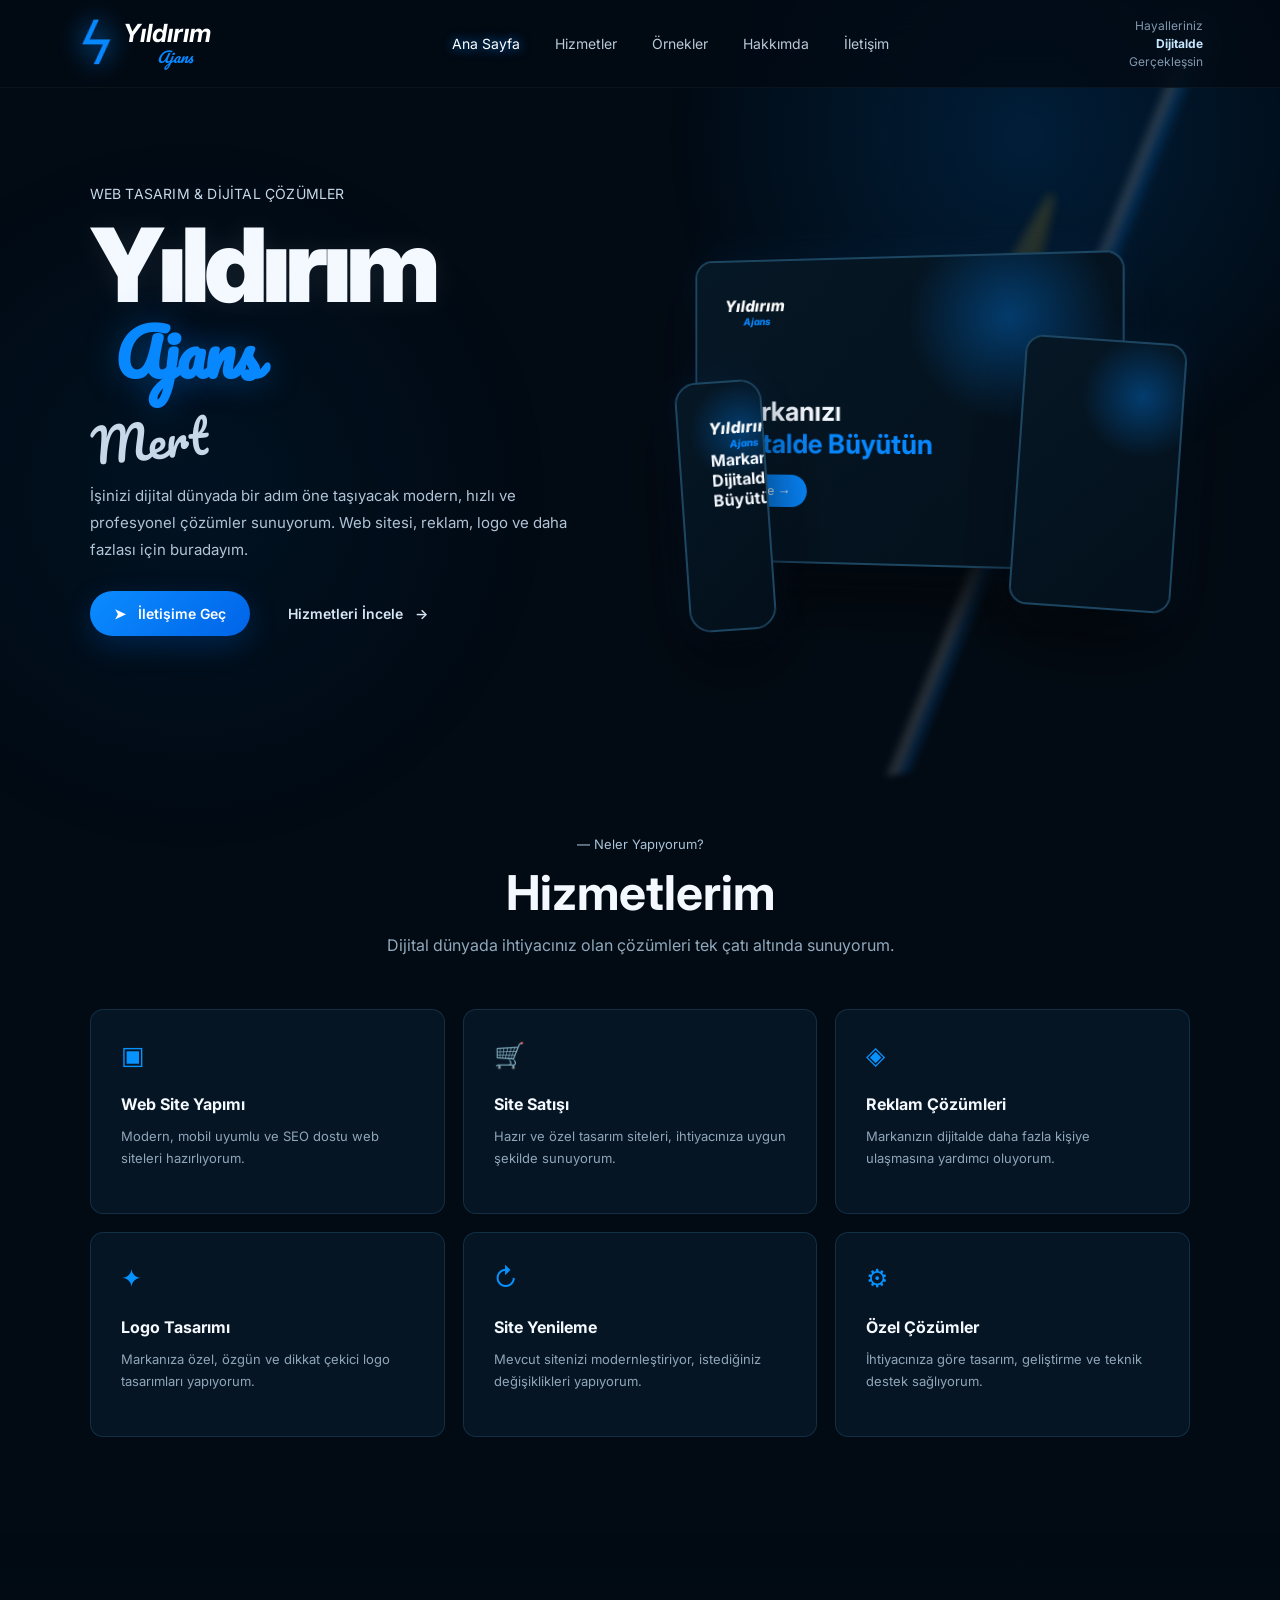
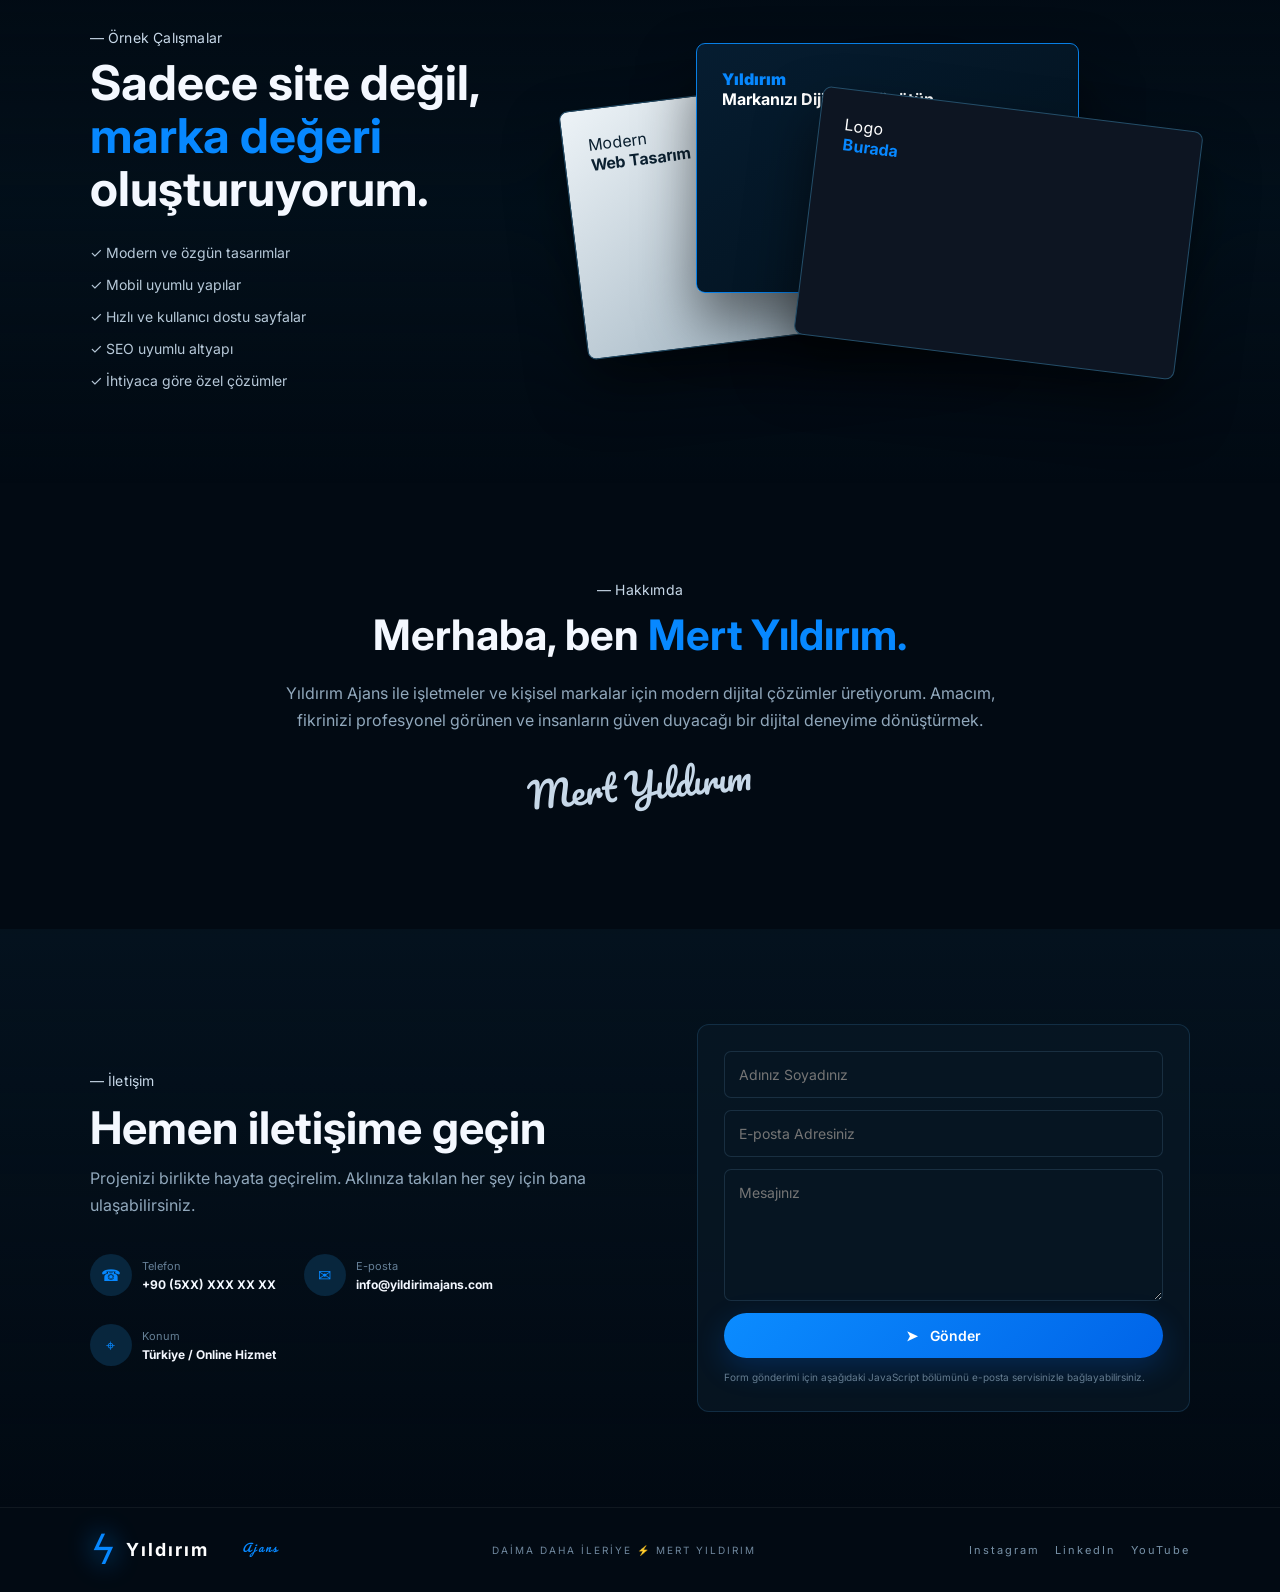
==== index.html @ e997f747 "Add files via upload" ====
<!DOCTYPE html>
<html lang="tr">
<head>
  <meta charset="UTF-8">
  <meta name="viewport" content="width=device-width, initial-scale=1.0">
  <meta name="description" content="Yıldırım Ajans - Mert Yıldırım. Web sitesi yapımı, site yenileme, logo tasarımı ve dijital çözümler.">
  <title>Yıldırım Ajans | Mert Yıldırım</title>
  <link rel="preconnect" href="https://fonts.googleapis.com">
  <link rel="preconnect" href="https://fonts.gstatic.com" crossorigin>
  <link href="https://fonts.googleapis.com/css2?family=Inter:wght@400;500;600;700;800;900&family=Pacifico&display=swap" rel="stylesheet">
  <link rel="stylesheet" href="style.css">
</head>
<body>
  <div class="lightning-bg"></div>
  <header class="navbar">
    <a class="brand" href="#anasayfa">
      <span class="bolt">ϟ</span>
      <span><strong>Yıldırım</strong><em>Ajans</em></span>
    </a>
    <button class="menu-btn" aria-label="Menüyü aç/kapat">☰</button>
    <nav>
      <a class="active" href="#anasayfa">Ana Sayfa</a>
      <a href="#hizmetler">Hizmetler</a>
      <a href="#ornekler">Örnekler</a>
      <a href="#hakkimda">Hakkımda</a>
      <a href="#iletisim">İletişim</a>
    </nav>
    <div class="nav-slogan">Hayalleriniz<br><b>Dijitalde</b><br>Gerçekleşsin</div>
  </header>

  <main>
    <section id="anasayfa" class="hero">
      <div class="hero-copy reveal">
        <p class="eyebrow">WEB TASARIM & DİJİTAL ÇÖZÜMLER</p>
        <h1>Yıldırım<br><span>Ajans</span></h1>
        <div class="signature">Mert</div>
        <p class="hero-text">
          İşinizi dijital dünyada bir adım öne taşıyacak modern, hızlı ve profesyonel çözümler sunuyorum.
          Web sitesi, reklam, logo ve daha fazlası için buradayım.
        </p>
        <div class="hero-actions">
          <a class="btn primary" href="#iletisim">➤ &nbsp; İletişime Geç</a>
          <a class="btn ghost" href="#hizmetler">Hizmetleri İncele &nbsp; →</a>
        </div>
      </div>
      <div class="hero-visual reveal">
        <div class="bolt-glow">⚡</div>
        <div class="device laptop">
          <div class="device-screen">
            <div class="mini-brand">Yıldırım <small>Ajans</small></div>
            <h3>Markanızı<br><span>Dijitalde Büyütün</span></h3>
            <button>İncele →</button>
          </div>
        </div>
        <div class="device tablet">
          <div class="device-screen"></div>
        </div>
        <div class="device phone">
          <div class="device-screen">
            <div class="mini-brand">Yıldırım<br><small>Ajans</small></div>
            <b>Markanızı<br>Dijitalde Büyütün</b>
          </div>
        </div>
      </div>
    </section>

    <section id="hizmetler" class="section">
      <div class="section-heading reveal">
        <span>— Neler Yapıyorum?</span>
        <h2>Hizmetlerim</h2>
        <p>Dijital dünyada ihtiyacınız olan çözümleri tek çatı altında sunuyorum.</p>
      </div>
      <div class="services-grid">
        <article class="service reveal"><div class="icon">▣</div><h3>Web Site Yapımı</h3><p>Modern, mobil uyumlu ve SEO dostu web siteleri hazırlıyorum.</p></article>
        <article class="service reveal"><div class="icon">🛒</div><h3>Site Satışı</h3><p>Hazır ve özel tasarım siteleri, ihtiyacınıza uygun şekilde sunuyorum.</p></article>
        <article class="service reveal"><div class="icon">◈</div><h3>Reklam Çözümleri</h3><p>Markanızın dijitalde daha fazla kişiye ulaşmasına yardımcı oluyorum.</p></article>
        <article class="service reveal"><div class="icon">✦</div><h3>Logo Tasarımı</h3><p>Markanıza özel, özgün ve dikkat çekici logo tasarımları yapıyorum.</p></article>
        <article class="service reveal"><div class="icon">↻</div><h3>Site Yenileme</h3><p>Mevcut sitenizi modernleştiriyor, istediğiniz değişiklikleri yapıyorum.</p></article>
        <article class="service reveal"><div class="icon">⚙</div><h3>Özel Çözümler</h3><p>İhtiyacınıza göre tasarım, geliştirme ve teknik destek sağlıyorum.</p></article>
      </div>
    </section>

    <section id="ornekler" class="showcase section">
      <div class="showcase-copy reveal">
        <span class="section-kicker">— Örnek Çalışmalar</span>
        <h2>Sadece site değil,<br><strong>marka değeri</strong> oluşturuyorum.</h2>
        <ul>
          <li>✓ Modern ve özgün tasarımlar</li>
          <li>✓ Mobil uyumlu yapılar</li>
          <li>✓ Hızlı ve kullanıcı dostu sayfalar</li>
          <li>✓ SEO uyumlu altyapı</li>
          <li>✓ İhtiyaca göre özel çözümler</li>
        </ul>
      </div>
      <div class="mockups reveal">
        <div class="mockup-card one">Modern<br><b>Web Tasarım</b></div>
        <div class="mockup-card two"><span>Yıldırım</span><br><b>Markanızı Dijitalde Büyütün</b></div>
        <div class="mockup-card three">Logo<br><strong>Burada</strong></div>
      </div>
    </section>

    <section id="hakkimda" class="about section">
      <div class="about-card reveal">
        <span class="section-kicker">— Hakkımda</span>
        <h2>Merhaba, ben <strong>Mert Yıldırım.</strong></h2>
        <p>Yıldırım Ajans ile işletmeler ve kişisel markalar için modern dijital çözümler üretiyorum. Amacım, fikrinizi profesyonel görünen ve insanların güven duyacağı bir dijital deneyime dönüştürmek.</p>
        <div class="signature big">Mert Yıldırım</div>
      </div>
    </section>

    <section id="iletisim" class="contact section">
      <div class="contact-info reveal">
        <span class="section-kicker">— İletişim</span>
        <h2>Hemen iletişime geçin</h2>
        <p>Projenizi birlikte hayata geçirelim. Aklınıza takılan her şey için bana ulaşabilirsiniz.</p>
        <div class="contact-list">
          <div><span>☎</span><p><small>Telefon</small><b>+90 (5XX) XXX XX XX</b></p></div>
          <div><span>✉</span><p><small>E-posta</small><b>info@yildirimajans.com</b></p></div>
          <div><span>⌖</span><p><small>Konum</small><b>Türkiye / Online Hizmet</b></p></div>
        </div>
      </div>
      <form class="contact-form reveal" id="contactForm">
        <input type="text" placeholder="Adınız Soyadınız" required>
        <input type="email" placeholder="E-posta Adresiniz" required>
        <textarea placeholder="Mesajınız" rows="6" required></textarea>
        <button class="btn primary" type="submit">➤ &nbsp; Gönder</button>
        <p class="form-note">Form gönderimi için aşağıdaki JavaScript bölümünü e-posta servisinizle bağlayabilirsiniz.</p>
      </form>
    </section>
  </main>

  <footer>
    <div class="footer-brand"><span class="bolt">ϟ</span><strong>Yıldırım</strong><em>Ajans</em></div>
    <p>DAİMA DAHA İLERİYE ⚡ MERT YILDIRIM</p>
    <div class="socials"><a href="#">Instagram</a><a href="#">LinkedIn</a><a href="#">YouTube</a></div>
  </footer>

  <script src="script.js"></script>
</body>
</html>
---- style.css ----
*{box-sizing:border-box;margin:0;padding:0}
:root{--bg:#020a13;--bg2:#061522;--blue:#0788ff;--blue2:#00b7ff;--text:#f4f8ff;--muted:#9bb0c7;--card:rgba(9,27,43,.72);--border:rgba(75,160,220,.18)}
html{scroll-behavior:smooth}
body{font-family:Inter,Arial,sans-serif;background:var(--bg);color:var(--text);overflow-x:hidden}
body:before{content:"";position:fixed;inset:0;pointer-events:none;background:radial-gradient(circle at 80% 15%,rgba(0,136,255,.16),transparent 28%),radial-gradient(circle at 15% 55%,rgba(0,87,160,.11),transparent 30%);z-index:-2}
.lightning-bg{position:fixed;right:-10vw;top:5vh;width:55vw;height:55vw;opacity:.16;pointer-events:none;background:linear-gradient(120deg,transparent 48%,#fff 49%,#0788ff 50%,transparent 51%);filter:blur(3px);transform:rotate(-8deg);z-index:-1}
.navbar{height:88px;display:flex;align-items:center;justify-content:space-between;padding:0 6vw;border-bottom:1px solid rgba(255,255,255,.04);position:sticky;top:0;background:rgba(2,10,19,.76);backdrop-filter:blur(18px);z-index:20}
.brand,.footer-brand{display:flex;align-items:center;gap:8px;color:#fff;text-decoration:none}
.brand .bolt,.footer-brand .bolt{font-size:58px;line-height:.7;color:#0788ff;text-shadow:0 0 25px #0788ff;transform:skew(-8deg)}
.brand strong{font-size:25px;font-style:italic}.brand em,.footer-brand em{display:block;color:#0788ff;font-family:Pacifico,cursive;font-size:15px;margin-left:34px;margin-top:-5px}
.navbar nav{display:flex;gap:35px}.navbar nav a{color:#b9c9d9;text-decoration:none;font-size:14px;transition:.25s}.navbar nav a:hover,.navbar nav a.active{color:#fff;text-shadow:0 0 12px #0788ff}
.nav-slogan{font-size:12px;color:#8297ad;text-align:right;line-height:1.5}.nav-slogan b{color:#c7e7ff}.menu-btn{display:none}
.hero{min-height:650px;padding:85px 7vw 90px;display:grid;grid-template-columns:1fr 1.15fr;align-items:center;gap:20px;max-width:1500px;margin:auto}
.eyebrow,.section-kicker{font-size:14px;color:#c7d8e8;letter-spacing:.2px}.hero h1{font-size:clamp(72px,8vw,128px);line-height:.82;letter-spacing:-6px;font-weight:900;margin:22px 0 0;text-shadow:0 0 30px rgba(255,255,255,.08)}.hero h1 span{color:#0788ff;font-family:Pacifico,cursive;font-size:.62em;letter-spacing:-2px;display:block;margin-left:25px;margin-top:18px;text-shadow:0 0 35px rgba(0,136,255,.35)}
.signature{font-family:Pacifico,cursive;color:#c7d8e8;font-size:46px;transform:rotate(-5deg);margin:5px 0 18px}.hero-text{max-width:550px;color:#b1c3d5;line-height:1.8;font-size:15px}.hero-actions{display:flex;gap:14px;align-items:center;margin-top:28px}.btn{display:inline-flex;align-items:center;justify-content:center;text-decoration:none;border:0;border-radius:30px;padding:14px 24px;font:600 14px Inter;cursor:pointer}.btn.primary{background:linear-gradient(135deg,#0b8cff,#0064e8);color:#fff;box-shadow:0 10px 30px rgba(0,115,255,.22)}.btn.ghost{color:#d8e7f5;background:transparent}.hero-visual{min-height:450px;position:relative;display:flex;align-items:center;justify-content:center}.bolt-glow{position:absolute;font-size:230px;color:#168dff;opacity:.16;filter:blur(5px);transform:rotate(-20deg);right:4%;top:2%}
.device{position:absolute;border:2px solid #1c4662;background:#020910;box-shadow:0 30px 70px rgba(0,0,0,.65),0 0 45px rgba(0,136,255,.1);overflow:hidden}.laptop{width:75%;height:310px;border-radius:18px 18px 8px 8px;transform:perspective(900px) rotateY(-9deg);z-index:2}.laptop:after{content:"";position:absolute;bottom:-27px;left:-8%;width:116%;height:25px;background:#122d3d;border-radius:0 0 30px 30px}.tablet{width:28%;height:270px;right:2%;bottom:6%;border-radius:18px;transform:rotate(4deg);z-index:4}.phone{width:15%;height:250px;left:12%;bottom:1%;border-radius:22px;z-index:5;transform:rotate(-4deg)}.device-screen{height:100%;padding:35px 30px;background:radial-gradient(circle at 75% 20%,rgba(0,136,255,.35),transparent 25%),linear-gradient(135deg,#061725,#03101b)}.mini-brand{font-weight:800;font-style:italic;color:#fff}.mini-brand small{display:block;color:#0788ff;font-size:10px;margin-left:20px}.laptop h3{font-size:27px;margin:70px 0 15px}.laptop h3 span{color:#0788ff}.laptop button{border:0;border-radius:20px;padding:9px 17px;background:#0788ff;color:#fff}
.section{padding:95px 7vw;max-width:1500px;margin:auto}.section-heading{text-align:center;margin-bottom:50px}.section-heading span{color:#a9c3d8;font-size:13px}.section-heading h2,.contact h2,.about h2,.showcase h2{font-size:48px;margin:10px 0}.section-heading p,.about p,.contact-info>p{color:#91a8bc;line-height:1.7}.services-grid{display:grid;grid-template-columns:repeat(3,1fr);gap:18px}.service{background:var(--card);border:1px solid var(--border);border-radius:13px;padding:30px;min-height:205px;transition:.3s}.service:hover{transform:translateY(-7px);border-color:rgba(0,150,255,.5);box-shadow:0 18px 45px rgba(0,110,220,.12)}.icon{font-size:25px;color:#0793ff;margin-bottom:24px}.service h3{font-size:16px;margin-bottom:12px}.service p{color:#8fa6b9;font-size:13px;line-height:1.65}
.showcase{display:grid;grid-template-columns:.8fr 1.2fr;gap:70px;align-items:center;background:linear-gradient(180deg,transparent,rgba(3,20,32,.55),transparent)}.showcase h2{line-height:1.1}.showcase h2 strong{color:#0788ff}.showcase ul{list-style:none;margin-top:28px;display:grid;gap:15px;color:#b7c9d9;font-size:14px}.mockups{height:350px;position:relative}.mockup-card{position:absolute;border:1px solid #244e69;border-radius:9px;background:linear-gradient(145deg,#edf3f7,#8ba2b2);color:#0b2030;padding:25px;box-shadow:0 30px 55px rgba(0,0,0,.5);width:62%;height:250px}.mockup-card.one{left:0;top:55px;transform:rotate(-7deg)}.mockup-card.two{left:20%;top:10px;z-index:2;background:linear-gradient(145deg,#061d31,#02101b);color:#fff;border-color:#087fe5}.mockup-card.two span{color:#0788ff;font-weight:900}.mockup-card.three{right:0;top:75px;z-index:3;transform:rotate(7deg);background:#0d1522;color:#fff}.mockup-card strong{color:#0788ff}
.about{text-align:center}.about-card{max-width:800px;margin:auto}.about h2{font-size:42px}.about h2 strong{color:#0788ff}.about p{margin:20px auto;max-width:720px}.signature.big{font-size:35px}
.contact{display:grid;grid-template-columns:1fr .9fr;gap:60px;align-items:center;background:linear-gradient(180deg,rgba(5,20,33,.8),rgba(2,10,19,.1))}.contact h2{font-size:45px}.contact-list{display:flex;gap:28px;margin-top:35px;flex-wrap:wrap}.contact-list>div{display:flex;gap:10px;align-items:center}.contact-list span{width:42px;height:42px;border-radius:50%;display:grid;place-items:center;background:#08263d;color:#0788ff}.contact-list small,.contact-list b{display:block}.contact-list small{color:#668097;margin-bottom:4px;font-size:11px}.contact-list b{font-size:12px}.contact-form{background:rgba(8,24,38,.75);padding:26px;border:1px solid var(--border);border-radius:12px;display:grid;gap:12px}.contact-form input,.contact-form textarea{width:100%;border:1px solid rgba(112,166,205,.18);background:#061522;color:#fff;border-radius:7px;padding:14px;font:14px Inter;outline:none}.contact-form input:focus,.contact-form textarea:focus{border-color:#0788ff}.form-note{color:#657d92;font-size:10px;line-height:1.5}
footer{padding:28px 7vw;border-top:1px solid rgba(255,255,255,.06);display:flex;align-items:center;justify-content:space-between;gap:20px;color:#6f879d;font-size:10px;letter-spacing:2px}.footer-brand strong{font-size:18px}.footer-brand .bolt{font-size:40px}.footer-brand em{font-size:11px;margin-left:25px}.socials{display:flex;gap:15px}.socials a{color:#7892a8;text-decoration:none;font-size:11px}
.reveal{opacity:0;transform:translateY(25px);transition:opacity .7s ease,transform .7s ease}.reveal.visible{opacity:1;transform:none}
@media(max-width:900px){.navbar{padding:0 5vw}.navbar nav{display:none;position:absolute;top:88px;left:0;right:0;padding:20px 7vw;background:#03101a;flex-direction:column;gap:20px;border-bottom:1px solid var(--border)}.navbar nav.open{display:flex}.menu-btn{display:block;background:none;border:0;color:#fff;font-size:25px}.nav-slogan{display:none}.hero{grid-template-columns:1fr;padding-top:55px}.hero-visual{min-height:390px}.services-grid{grid-template-columns:repeat(2,1fr)}.showcase,.contact{grid-template-columns:1fr}.mockups{margin-top:10px}.contact-list{flex-direction:column}}
@media(max-width:600px){.brand strong{font-size:20px}.brand .bolt{font-size:45px}.hero h1{font-size:70px;letter-spacing:-4px}.hero{padding-left:6vw;padding-right:6vw}.hero-visual{min-height:300px}.laptop{width:82%;height:210px}.phone{height:180px}.tablet{height:190px}.laptop h3{font-size:17px;margin-top:35px}.section{padding:70px 6vw}.section-heading h2,.contact h2,.about h2,.showcase h2{font-size:34px}.services-grid{grid-template-columns:1fr}.mockups{height:280px}.mockup-card{height:190px}.contact-list{gap:16px}footer{flex-direction:column;text-align:center}}
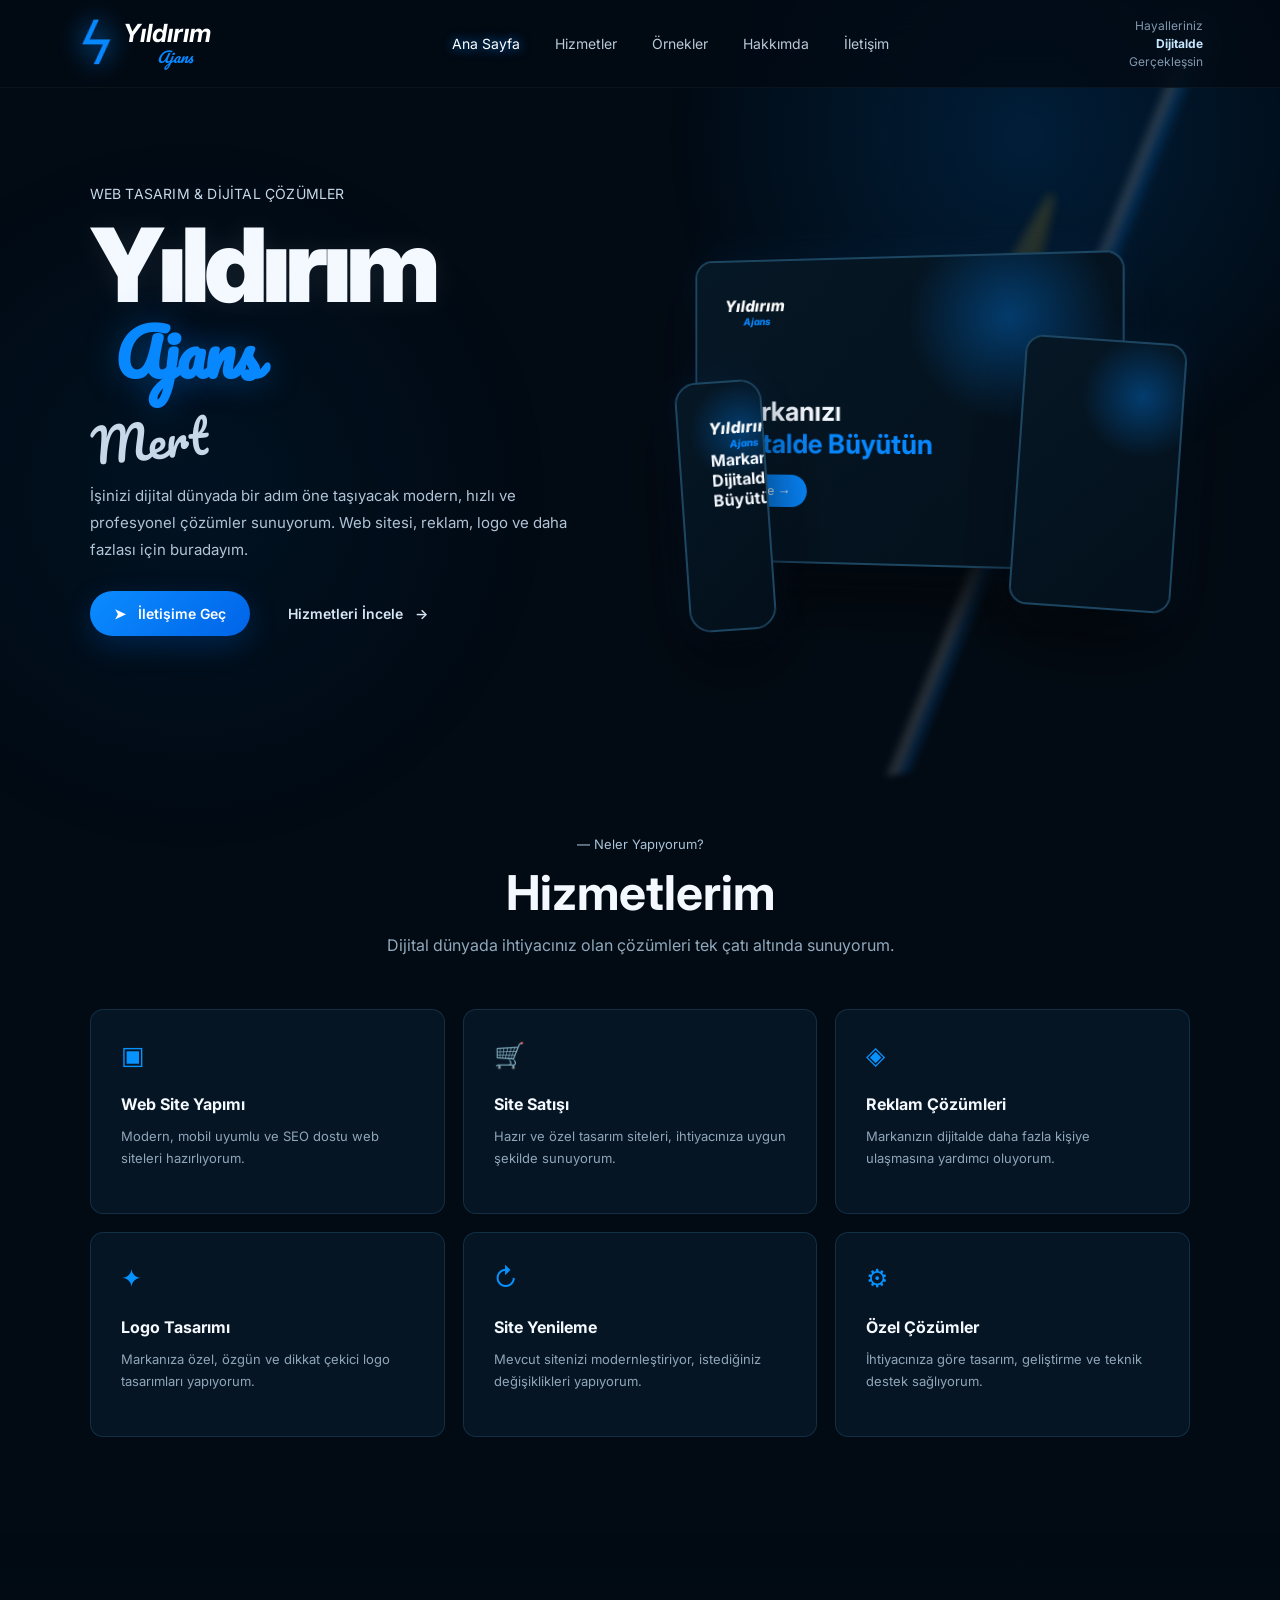
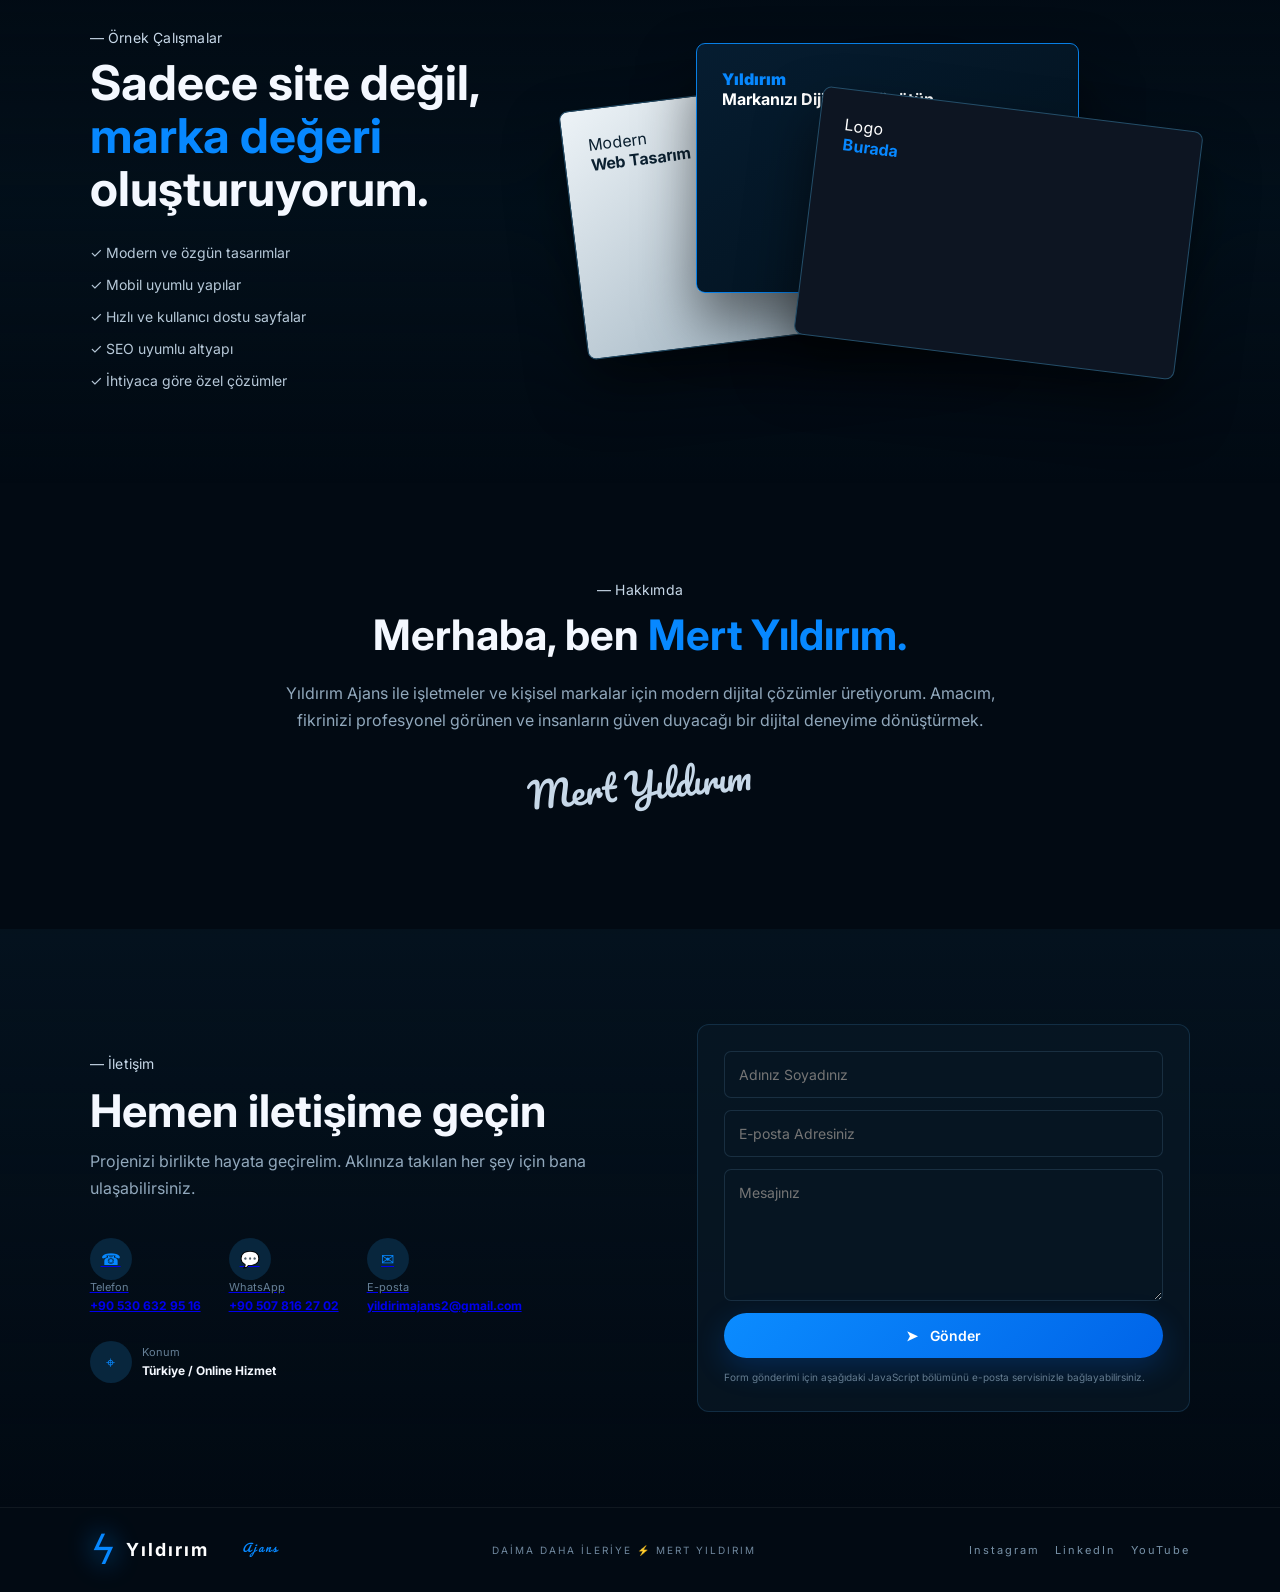
==== commit 59aacfe9: "Update index.html" ====
--- a/index.html
+++ b/index.html
@@ -113,11 +113,41 @@
         <span class="section-kicker">— İletişim</span>
         <h2>Hemen iletişime geçin</h2>
         <p>Projenizi birlikte hayata geçirelim. Aklınıza takılan her şey için bana ulaşabilirsiniz.</p>
-        <div class="contact-list">
-          <div><span>☎</span><p><small>Telefon</small><b>+90 (5XX) XXX XX XX</b></p></div>
-          <div><span>✉</span><p><small>E-posta</small><b>info@yildirimajans.com</b></p></div>
-          <div><span>⌖</span><p><small>Konum</small><b>Türkiye / Online Hizmet</b></p></div>
-        </div>
+       <div class="contact-list">
+
+  <a href="tel:+905306329516">
+    <span>☎</span>
+    <p>
+      <small>Telefon</small>
+      <b>+90 530 632 95 16</b>
+    </p>
+  </a>
+
+  <a href="https://wa.me/905078162702" target="_blank" rel="noopener">
+    <span>💬</span>
+    <p>
+      <small>WhatsApp</small>
+      <b>+90 507 816 27 02</b>
+    </p>
+  </a>
+
+  <a href="mailto:yildirimajans2@gmail.com">
+    <span>✉</span>
+    <p>
+      <small>E-posta</small>
+      <b>yildirimajans2@gmail.com</b>
+    </p>
+  </a>
+
+  <div>
+    <span>⌖</span>
+    <p>
+      <small>Konum</small>
+      <b>Türkiye / Online Hizmet</b>
+    </p>
+  </div>
+
+</div>
       </div>
       <form class="contact-form reveal" id="contactForm">
         <input type="text" placeholder="Adınız Soyadınız" required>
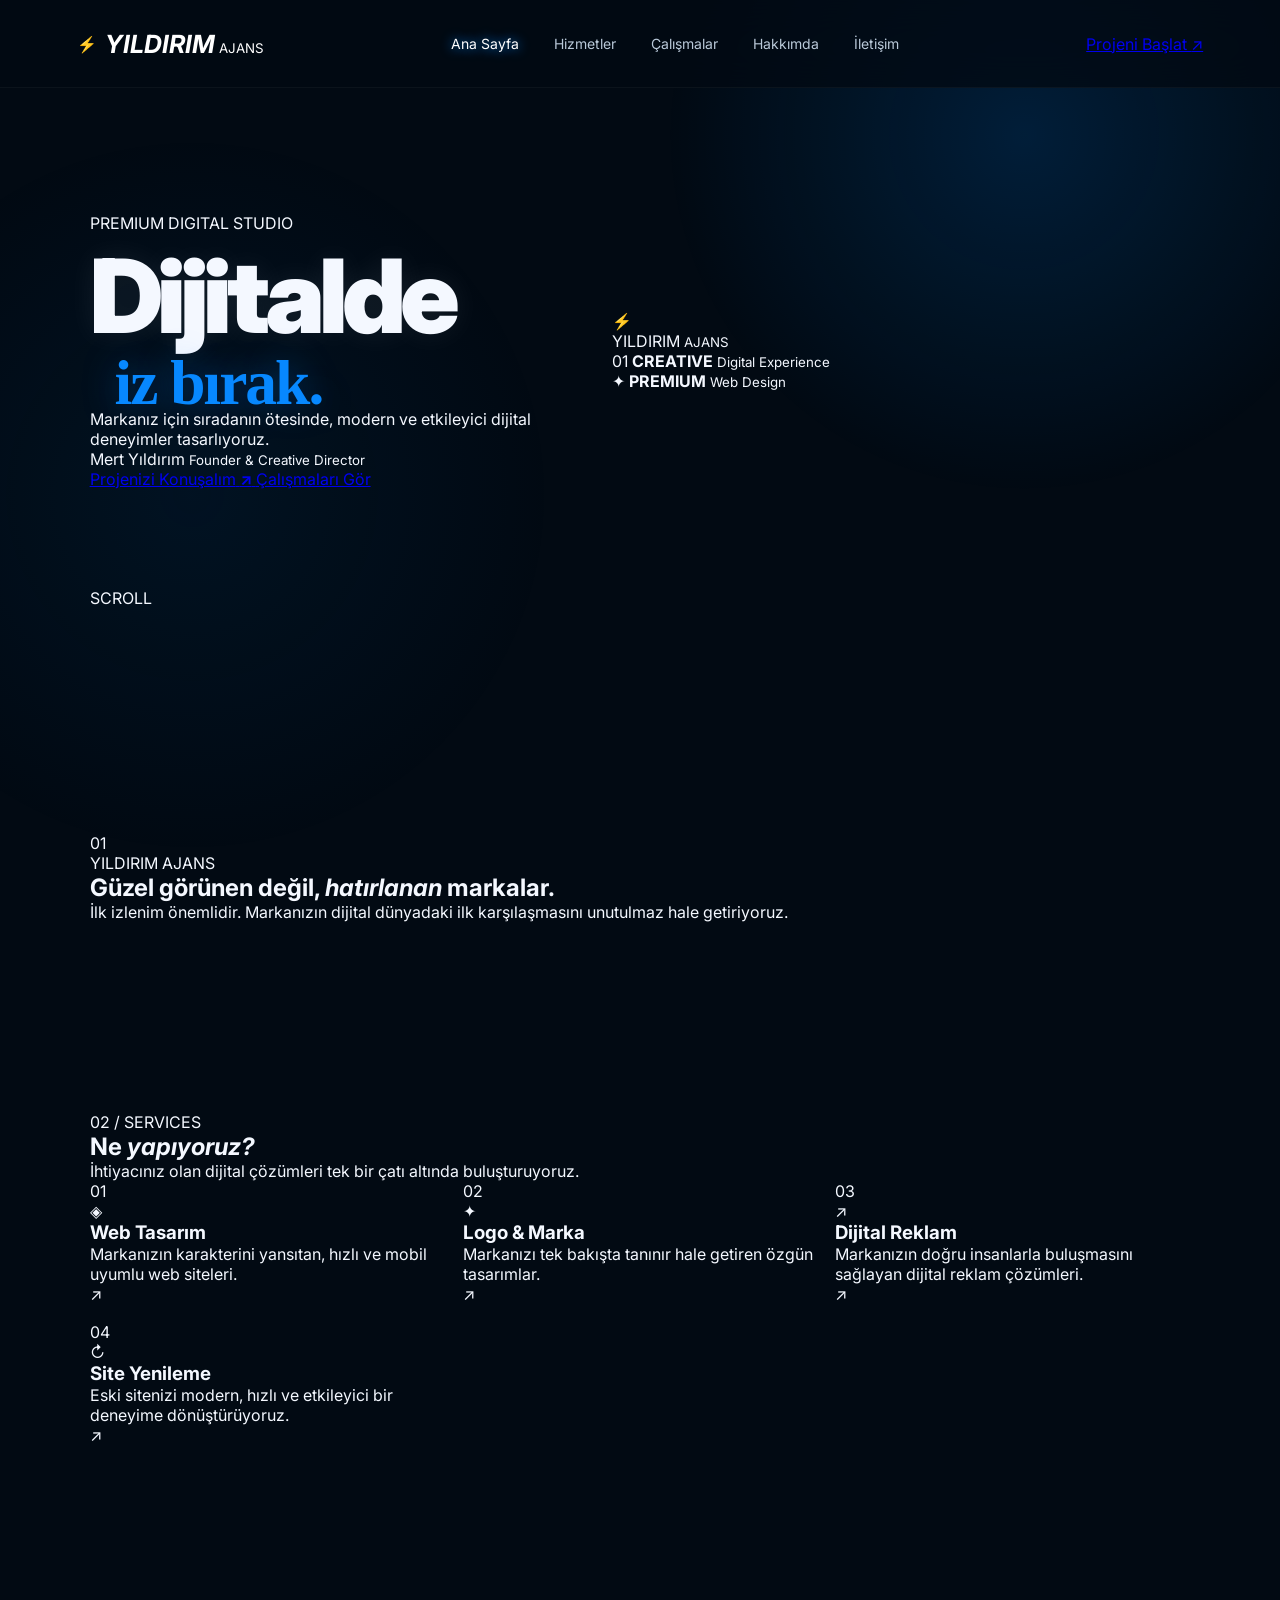
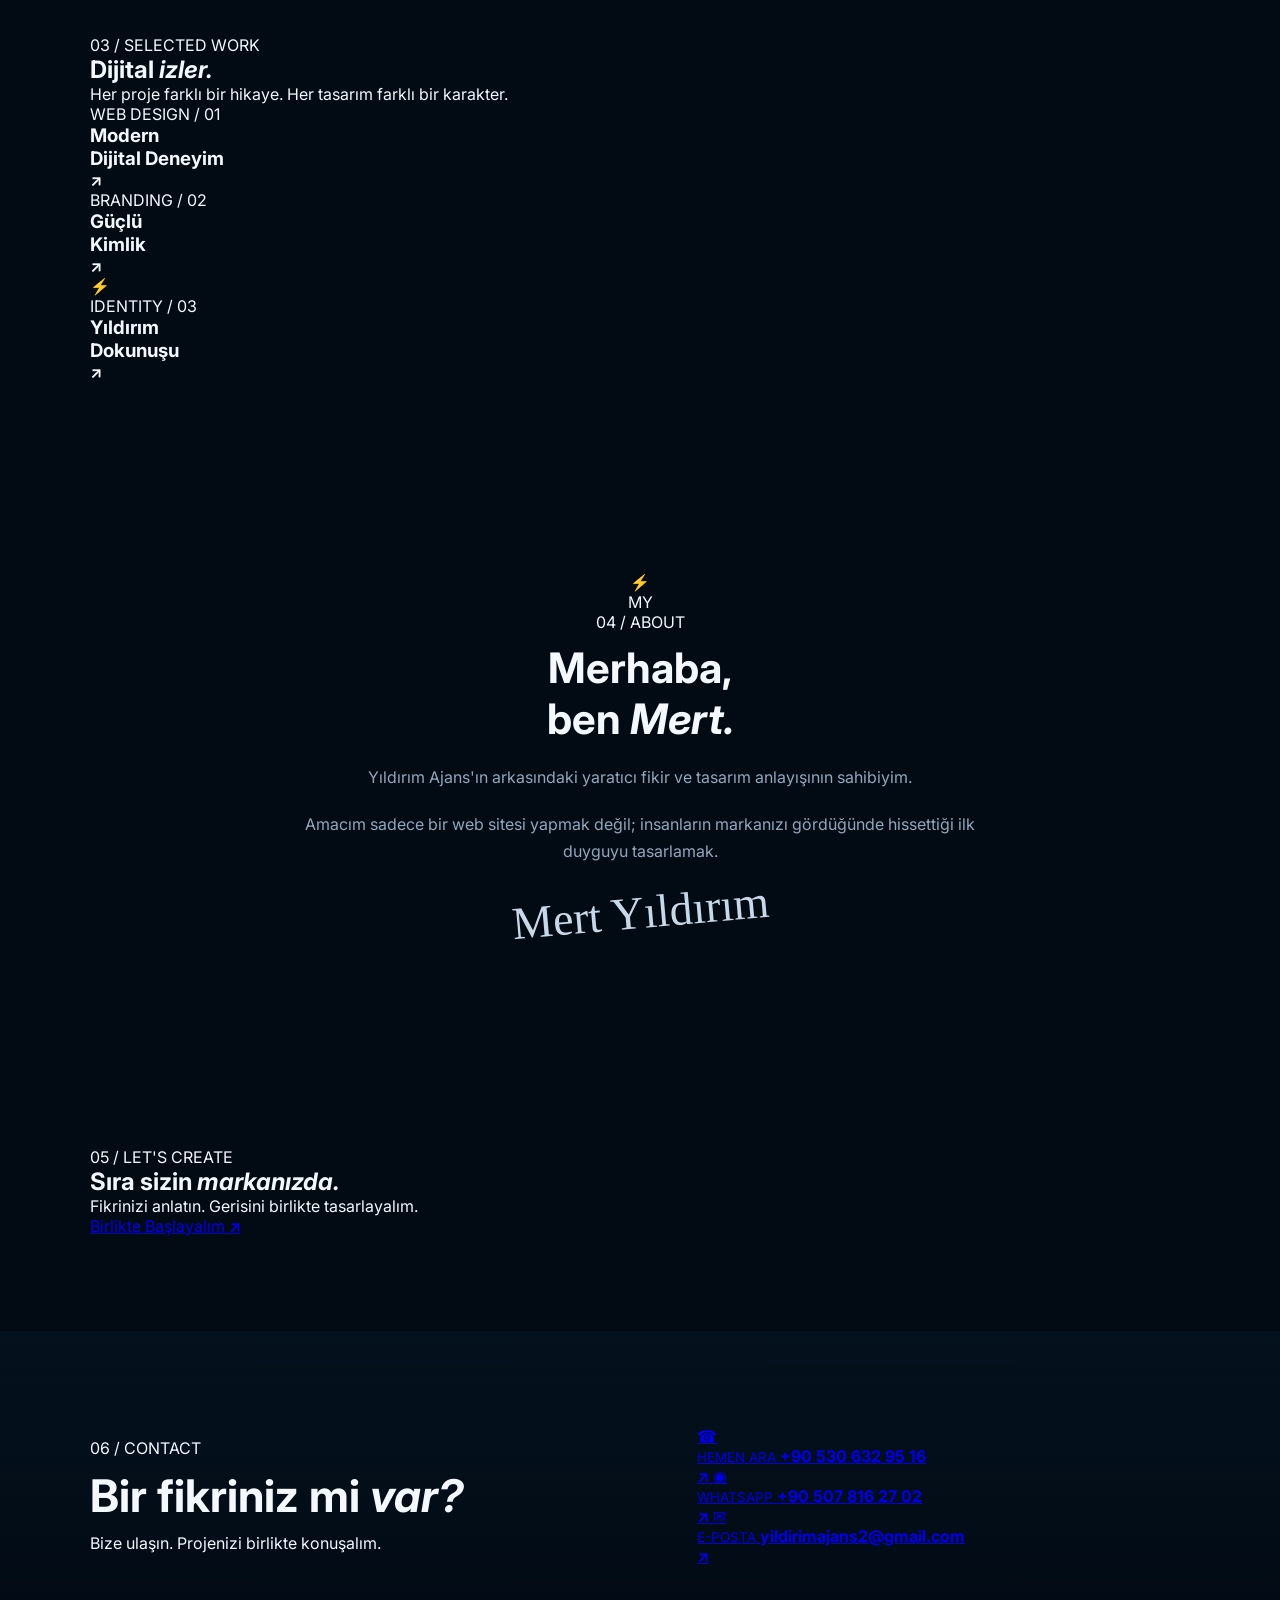
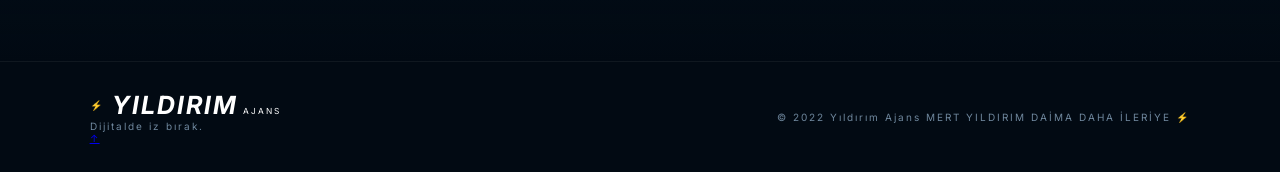
==== commit 8edd20c5: "Update index.html" ====
--- a/index.html
+++ b/index.html
@@ -3,168 +3,463 @@
 <head>
   <meta charset="UTF-8">
   <meta name="viewport" content="width=device-width, initial-scale=1.0">
-  <meta name="description" content="Yıldırım Ajans - Mert Yıldırım. Web sitesi yapımı, site yenileme, logo tasarımı ve dijital çözümler.">
-  <title>Yıldırım Ajans | Mert Yıldırım</title>
+
+  <meta name="description" content="Yıldırım Ajans - Mert Yıldırım. Premium web tasarım, dijital çözümler, reklam ve logo tasarımı.">
+
+  <title>Yıldırım Ajans | Dijitalde İz Bırak</title>
+
   <link rel="preconnect" href="https://fonts.googleapis.com">
   <link rel="preconnect" href="https://fonts.gstatic.com" crossorigin>
-  <link href="https://fonts.googleapis.com/css2?family=Inter:wght@400;500;600;700;800;900&family=Pacifico&display=swap" rel="stylesheet">
+
+  <link href="https://fonts.googleapis.com/css2?family=Inter:wght@400;500;600;700;800;900&family=Playfair+Display:ital,wght@0,500;0,600;0,700;1,600&display=swap" rel="stylesheet">
+
   <link rel="stylesheet" href="style.css">
 </head>
+
 <body>
-  <div class="lightning-bg"></div>
+
+  <!-- KAR -->
+  <div class="snow" aria-hidden="true"></div>
+
+  <!-- ÜST IŞIK -->
+  <div class="ambient-light"></div>
+
+  <!-- NAVBAR -->
   <header class="navbar">
-    <a class="brand" href="#anasayfa">
-      <span class="bolt">ϟ</span>
-      <span><strong>Yıldırım</strong><em>Ajans</em></span>
+
+    <a href="#anasayfa" class="brand">
+      <span class="brand-bolt">⚡</span>
+      <span class="brand-text">
+        <strong>YILDIRIM</strong>
+        <small>AJANS</small>
+      </span>
     </a>
-    <button class="menu-btn" aria-label="Menüyü aç/kapat">☰</button>
+
+    <button class="menu-btn" aria-label="Menüyü aç/kapat">
+      <span></span>
+      <span></span>
+    </button>
+
     <nav>
       <a class="active" href="#anasayfa">Ana Sayfa</a>
       <a href="#hizmetler">Hizmetler</a>
-      <a href="#ornekler">Örnekler</a>
+      <a href="#calismalar">Çalışmalar</a>
       <a href="#hakkimda">Hakkımda</a>
       <a href="#iletisim">İletişim</a>
     </nav>
-    <div class="nav-slogan">Hayalleriniz<br><b>Dijitalde</b><br>Gerçekleşsin</div>
+
+    <a class="nav-contact" href="#iletisim">
+      Projeni Başlat
+      <span>↗</span>
+    </a>
+
   </header>
 
+
   <main>
+
+    <!-- ================= HERO ================= -->
+
     <section id="anasayfa" class="hero">
-      <div class="hero-copy reveal">
-        <p class="eyebrow">WEB TASARIM & DİJİTAL ÇÖZÜMLER</p>
-        <h1>Yıldırım<br><span>Ajans</span></h1>
-        <div class="signature">Mert</div>
-        <p class="hero-text">
-          İşinizi dijital dünyada bir adım öne taşıyacak modern, hızlı ve profesyonel çözümler sunuyorum.
-          Web sitesi, reklam, logo ve daha fazlası için buradayım.
-        </p>
-        <div class="hero-actions">
-          <a class="btn primary" href="#iletisim">➤ &nbsp; İletişime Geç</a>
-          <a class="btn ghost" href="#hizmetler">Hizmetleri İncele &nbsp; →</a>
-        </div>
-      </div>
-      <div class="hero-visual reveal">
-        <div class="bolt-glow">⚡</div>
-        <div class="device laptop">
-          <div class="device-screen">
-            <div class="mini-brand">Yıldırım <small>Ajans</small></div>
-            <h3>Markanızı<br><span>Dijitalde Büyütün</span></h3>
-            <button>İncele →</button>
-          </div>
-        </div>
-        <div class="device tablet">
-          <div class="device-screen"></div>
-        </div>
-        <div class="device phone">
-          <div class="device-screen">
-            <div class="mini-brand">Yıldırım<br><small>Ajans</small></div>
-            <b>Markanızı<br>Dijitalde Büyütün</b>
-          </div>
-        </div>
-      </div>
-    </section>
-
-    <section id="hizmetler" class="section">
-      <div class="section-heading reveal">
-        <span>— Neler Yapıyorum?</span>
-        <h2>Hizmetlerim</h2>
-        <p>Dijital dünyada ihtiyacınız olan çözümleri tek çatı altında sunuyorum.</p>
-      </div>
+
+      <div class="hero-content reveal">
+
+        <div class="hero-label">
+          <span class="label-line"></span>
+          PREMIUM DIGITAL STUDIO
+        </div>
+
+        <h1>
+          Dijitalde
+          <span>iz bırak.</span>
+        </h1>
+
+        <p class="hero-description">
+          Markanız için sıradanın ötesinde,
+          modern ve etkileyici dijital deneyimler
+          tasarlıyoruz.
+        </p>
+
+        <div class="hero-signature">
+          <span>Mert Yıldırım</span>
+          <small>Founder & Creative Director</small>
+        </div>
+
+        <div class="hero-buttons">
+
+          <a href="#iletisim" class="luxury-btn">
+            <span>Projenizi Konuşalım</span>
+            <b>↗</b>
+          </a>
+
+          <a href="#calismalar" class="outline-btn">
+            Çalışmaları Gör
+          </a>
+
+        </div>
+
+      </div>
+
+
+      <!-- HERO VISUAL -->
+
+      <div class="hero-art reveal">
+
+        <div class="orbit orbit-one"></div>
+        <div class="orbit orbit-two"></div>
+
+        <div class="electric-core">
+          <div class="core-ring"></div>
+          <div class="core-ring second"></div>
+
+          <div class="big-bolt">⚡</div>
+
+          <div class="core-text">
+            <span>YILDIRIM</span>
+            <small>AJANS</small>
+          </div>
+        </div>
+
+        <div class="floating-card card-top">
+          <span>01</span>
+          <b>CREATIVE</b>
+          <small>Digital Experience</small>
+        </div>
+
+        <div class="floating-card card-bottom">
+          <span>✦</span>
+          <b>PREMIUM</b>
+          <small>Web Design</small>
+        </div>
+
+      </div>
+
+      <div class="scroll-hint">
+        <span></span>
+        SCROLL
+      </div>
+
+    </section>
+
+
+    <!-- ================= INTRO ================= -->
+
+    <section class="intro section reveal">
+
+      <div class="intro-number">01</div>
+
+      <div>
+        <span class="section-mini">YILDIRIM AJANS</span>
+
+        <h2>
+          Güzel görünen değil,
+          <em>hatırlanan</em> markalar.
+        </h2>
+
+        <p>
+          İlk izlenim önemlidir. Markanızın dijital dünyadaki
+          ilk karşılaşmasını unutulmaz hale getiriyoruz.
+        </p>
+      </div>
+
+    </section>
+
+
+    <!-- ================= HİZMETLER ================= -->
+
+    <section id="hizmetler" class="services section">
+
+      <div class="section-title reveal">
+
+        <div>
+          <span class="section-mini">02 / SERVICES</span>
+
+          <h2>
+            Ne
+            <em>yapıyoruz?</em>
+          </h2>
+        </div>
+
+        <p>
+          İhtiyacınız olan dijital çözümleri
+          tek bir çatı altında buluşturuyoruz.
+        </p>
+
+      </div>
+
+
       <div class="services-grid">
-        <article class="service reveal"><div class="icon">▣</div><h3>Web Site Yapımı</h3><p>Modern, mobil uyumlu ve SEO dostu web siteleri hazırlıyorum.</p></article>
-        <article class="service reveal"><div class="icon">🛒</div><h3>Site Satışı</h3><p>Hazır ve özel tasarım siteleri, ihtiyacınıza uygun şekilde sunuyorum.</p></article>
-        <article class="service reveal"><div class="icon">◈</div><h3>Reklam Çözümleri</h3><p>Markanızın dijitalde daha fazla kişiye ulaşmasına yardımcı oluyorum.</p></article>
-        <article class="service reveal"><div class="icon">✦</div><h3>Logo Tasarımı</h3><p>Markanıza özel, özgün ve dikkat çekici logo tasarımları yapıyorum.</p></article>
-        <article class="service reveal"><div class="icon">↻</div><h3>Site Yenileme</h3><p>Mevcut sitenizi modernleştiriyor, istediğiniz değişiklikleri yapıyorum.</p></article>
-        <article class="service reveal"><div class="icon">⚙</div><h3>Özel Çözümler</h3><p>İhtiyacınıza göre tasarım, geliştirme ve teknik destek sağlıyorum.</p></article>
-      </div>
-    </section>
-
-    <section id="ornekler" class="showcase section">
-      <div class="showcase-copy reveal">
-        <span class="section-kicker">— Örnek Çalışmalar</span>
-        <h2>Sadece site değil,<br><strong>marka değeri</strong> oluşturuyorum.</h2>
-        <ul>
-          <li>✓ Modern ve özgün tasarımlar</li>
-          <li>✓ Mobil uyumlu yapılar</li>
-          <li>✓ Hızlı ve kullanıcı dostu sayfalar</li>
-          <li>✓ SEO uyumlu altyapı</li>
-          <li>✓ İhtiyaca göre özel çözümler</li>
-        </ul>
-      </div>
-      <div class="mockups reveal">
-        <div class="mockup-card one">Modern<br><b>Web Tasarım</b></div>
-        <div class="mockup-card two"><span>Yıldırım</span><br><b>Markanızı Dijitalde Büyütün</b></div>
-        <div class="mockup-card three">Logo<br><strong>Burada</strong></div>
-      </div>
-    </section>
+
+        <article class="service-card reveal">
+          <span class="service-number">01</span>
+          <div class="service-icon">◈</div>
+          <h3>Web Tasarım</h3>
+          <p>
+            Markanızın karakterini yansıtan,
+            hızlı ve mobil uyumlu web siteleri.
+          </p>
+          <span class="service-arrow">↗</span>
+        </article>
+
+
+        <article class="service-card reveal">
+          <span class="service-number">02</span>
+          <div class="service-icon">✦</div>
+          <h3>Logo & Marka</h3>
+          <p>
+            Markanızı tek bakışta tanınır hale
+            getiren özgün tasarımlar.
+          </p>
+          <span class="service-arrow">↗</span>
+        </article>
+
+
+        <article class="service-card reveal">
+          <span class="service-number">03</span>
+          <div class="service-icon">↗</div>
+          <h3>Dijital Reklam</h3>
+          <p>
+            Markanızın doğru insanlarla buluşmasını
+            sağlayan dijital reklam çözümleri.
+          </p>
+          <span class="service-arrow">↗</span>
+        </article>
+
+
+        <article class="service-card reveal">
+          <span class="service-number">04</span>
+          <div class="service-icon">↻</div>
+          <h3>Site Yenileme</h3>
+          <p>
+            Eski sitenizi modern, hızlı ve
+            etkileyici bir deneyime dönüştürüyoruz.
+          </p>
+          <span class="service-arrow">↗</span>
+        </article>
+
+      </div>
+
+    </section>
+
+
+    <!-- ================= ÇALIŞMALAR ================= -->
+
+    <section id="calismalar" class="work section">
+
+      <div class="section-title reveal">
+
+        <div>
+          <span class="section-mini">03 / SELECTED WORK</span>
+
+          <h2>
+            Dijital
+            <em>izler.</em>
+          </h2>
+        </div>
+
+        <p>
+          Her proje farklı bir hikaye.
+          Her tasarım farklı bir karakter.
+        </p>
+
+      </div>
+
+
+      <div class="work-grid">
+
+        <div class="work-card work-large reveal">
+          <div class="work-overlay">
+            <span>WEB DESIGN / 01</span>
+            <h3>Modern<br>Dijital Deneyim</h3>
+            <b>↗</b>
+          </div>
+        </div>
+
+
+        <div class="work-card work-dark reveal">
+          <div class="work-pattern"></div>
+          <div class="work-overlay">
+            <span>BRANDING / 02</span>
+            <h3>Güçlü<br>Kimlik</h3>
+            <b>↗</b>
+          </div>
+        </div>
+
+
+        <div class="work-card work-gold reveal">
+          <div class="work-lightning">⚡</div>
+          <div class="work-overlay">
+            <span>IDENTITY / 03</span>
+            <h3>Yıldırım<br>Dokunuşu</h3>
+            <b>↗</b>
+          </div>
+        </div>
+
+      </div>
+
+    </section>
+
+
+    <!-- ================= HAKKIMDA ================= -->
 
     <section id="hakkimda" class="about section">
-      <div class="about-card reveal">
-        <span class="section-kicker">— Hakkımda</span>
-        <h2>Merhaba, ben <strong>Mert Yıldırım.</strong></h2>
-        <p>Yıldırım Ajans ile işletmeler ve kişisel markalar için modern dijital çözümler üretiyorum. Amacım, fikrinizi profesyonel görünen ve insanların güven duyacağı bir dijital deneyime dönüştürmek.</p>
-        <div class="signature big">Mert Yıldırım</div>
-      </div>
-    </section>
+
+      <div class="about-visual reveal">
+        <div class="about-bolt">⚡</div>
+        <span>MY</span>
+      </div>
+
+      <div class="about-content reveal">
+
+        <span class="section-mini">04 / ABOUT</span>
+
+        <h2>
+          Merhaba,<br>
+          ben <em>Mert.</em>
+        </h2>
+
+        <p>
+          Yıldırım Ajans'ın arkasındaki yaratıcı fikir ve
+          tasarım anlayışının sahibiyim.
+        </p>
+
+        <p>
+          Amacım sadece bir web sitesi yapmak değil;
+          insanların markanızı gördüğünde hissettiği
+          ilk duyguyu tasarlamak.
+        </p>
+
+        <div class="signature">
+          Mert Yıldırım
+        </div>
+
+      </div>
+
+    </section>
+
+
+    <!-- ================= CTA ================= -->
+
+    <section class="cta section reveal">
+
+      <span class="section-mini">05 / LET'S CREATE</span>
+
+      <h2>
+        Sıra sizin
+        <em>markanızda.</em>
+      </h2>
+
+      <p>
+        Fikrinizi anlatın. Gerisini birlikte tasarlayalım.
+      </p>
+
+      <a href="#iletisim" class="luxury-btn big">
+        <span>Birlikte Başlayalım</span>
+        <b>↗</b>
+      </a>
+
+    </section>
+
+
+    <!-- ================= İLETİŞİM ================= -->
 
     <section id="iletisim" class="contact section">
-      <div class="contact-info reveal">
-        <span class="section-kicker">— İletişim</span>
-        <h2>Hemen iletişime geçin</h2>
-        <p>Projenizi birlikte hayata geçirelim. Aklınıza takılan her şey için bana ulaşabilirsiniz.</p>
-       <div class="contact-list">
-
-  <a href="tel:+905306329516">
-    <span>☎</span>
-    <p>
-      <small>Telefon</small>
-      <b>+90 530 632 95 16</b>
-    </p>
-  </a>
-
-  <a href="https://wa.me/905078162702" target="_blank" rel="noopener">
-    <span>💬</span>
-    <p>
-      <small>WhatsApp</small>
-      <b>+90 507 816 27 02</b>
-    </p>
-  </a>
-
-  <a href="mailto:yildirimajans2@gmail.com">
-    <span>✉</span>
-    <p>
-      <small>E-posta</small>
-      <b>yildirimajans2@gmail.com</b>
-    </p>
-  </a>
-
-  <div>
-    <span>⌖</span>
-    <p>
-      <small>Konum</small>
-      <b>Türkiye / Online Hizmet</b>
-    </p>
-  </div>
-
-</div>
-      </div>
-      <form class="contact-form reveal" id="contactForm">
-        <input type="text" placeholder="Adınız Soyadınız" required>
-        <input type="email" placeholder="E-posta Adresiniz" required>
-        <textarea placeholder="Mesajınız" rows="6" required></textarea>
-        <button class="btn primary" type="submit">➤ &nbsp; Gönder</button>
-        <p class="form-note">Form gönderimi için aşağıdaki JavaScript bölümünü e-posta servisinizle bağlayabilirsiniz.</p>
-      </form>
-    </section>
+
+      <div class="contact-heading reveal">
+
+        <span class="section-mini">06 / CONTACT</span>
+
+        <h2>
+          Bir fikriniz mi
+          <em>var?</em>
+        </h2>
+
+        <p>
+          Bize ulaşın. Projenizi birlikte konuşalım.
+        </p>
+
+      </div>
+
+
+      <div class="contact-options reveal">
+
+        <a class="contact-option" href="tel:+905306329516">
+          <span class="contact-icon">☎</span>
+
+          <div>
+            <small>HEMEN ARA</small>
+            <strong>+90 530 632 95 16</strong>
+          </div>
+
+          <b>↗</b>
+        </a>
+
+
+        <a class="contact-option" href="https://wa.me/905078162702" target="_blank" rel="noopener">
+          <span class="contact-icon">◉</span>
+
+          <div>
+            <small>WHATSAPP</small>
+            <strong>+90 507 816 27 02</strong>
+          </div>
+
+          <b>↗</b>
+        </a>
+
+
+        <a class="contact-option" href="https://mail.google.com/mail/?view=cm&fs=1&to=yildirimajans2@gmail.com" target="_blank" rel="noopener">
+          <span class="contact-icon">✉</span>
+
+          <div>
+            <small>E-POSTA</small>
+            <strong>yildirimajans2@gmail.com</strong>
+          </div>
+
+          <b>↗</b>
+        </a>
+
+      </div>
+
+    </section>
+
   </main>
 
+
+  <!-- ================= FOOTER ================= -->
+
   <footer>
-    <div class="footer-brand"><span class="bolt">ϟ</span><strong>Yıldırım</strong><em>Ajans</em></div>
-    <p>DAİMA DAHA İLERİYE ⚡ MERT YILDIRIM</p>
-    <div class="socials"><a href="#">Instagram</a><a href="#">LinkedIn</a><a href="#">YouTube</a></div>
+
+    <div class="footer-main">
+
+      <a href="#anasayfa" class="brand">
+        <span class="brand-bolt">⚡</span>
+
+        <span class="brand-text">
+          <strong>YILDIRIM</strong>
+          <small>AJANS</small>
+        </span>
+      </a>
+
+      <p>
+        Dijitalde iz bırak.
+      </p>
+
+      <a href="#anasayfa" class="back-top">
+        ↑
+      </a>
+
+    </div>
+
+    <div class="footer-bottom">
+      <span>© 2022 Yıldırım Ajans</span>
+      <span>MERT YILDIRIM</span>
+      <span>DAİMA DAHA İLERİYE ⚡</span>
+    </div>
+
   </footer>
 
+
   <script src="script.js"></script>
+
 </body>
 </html>
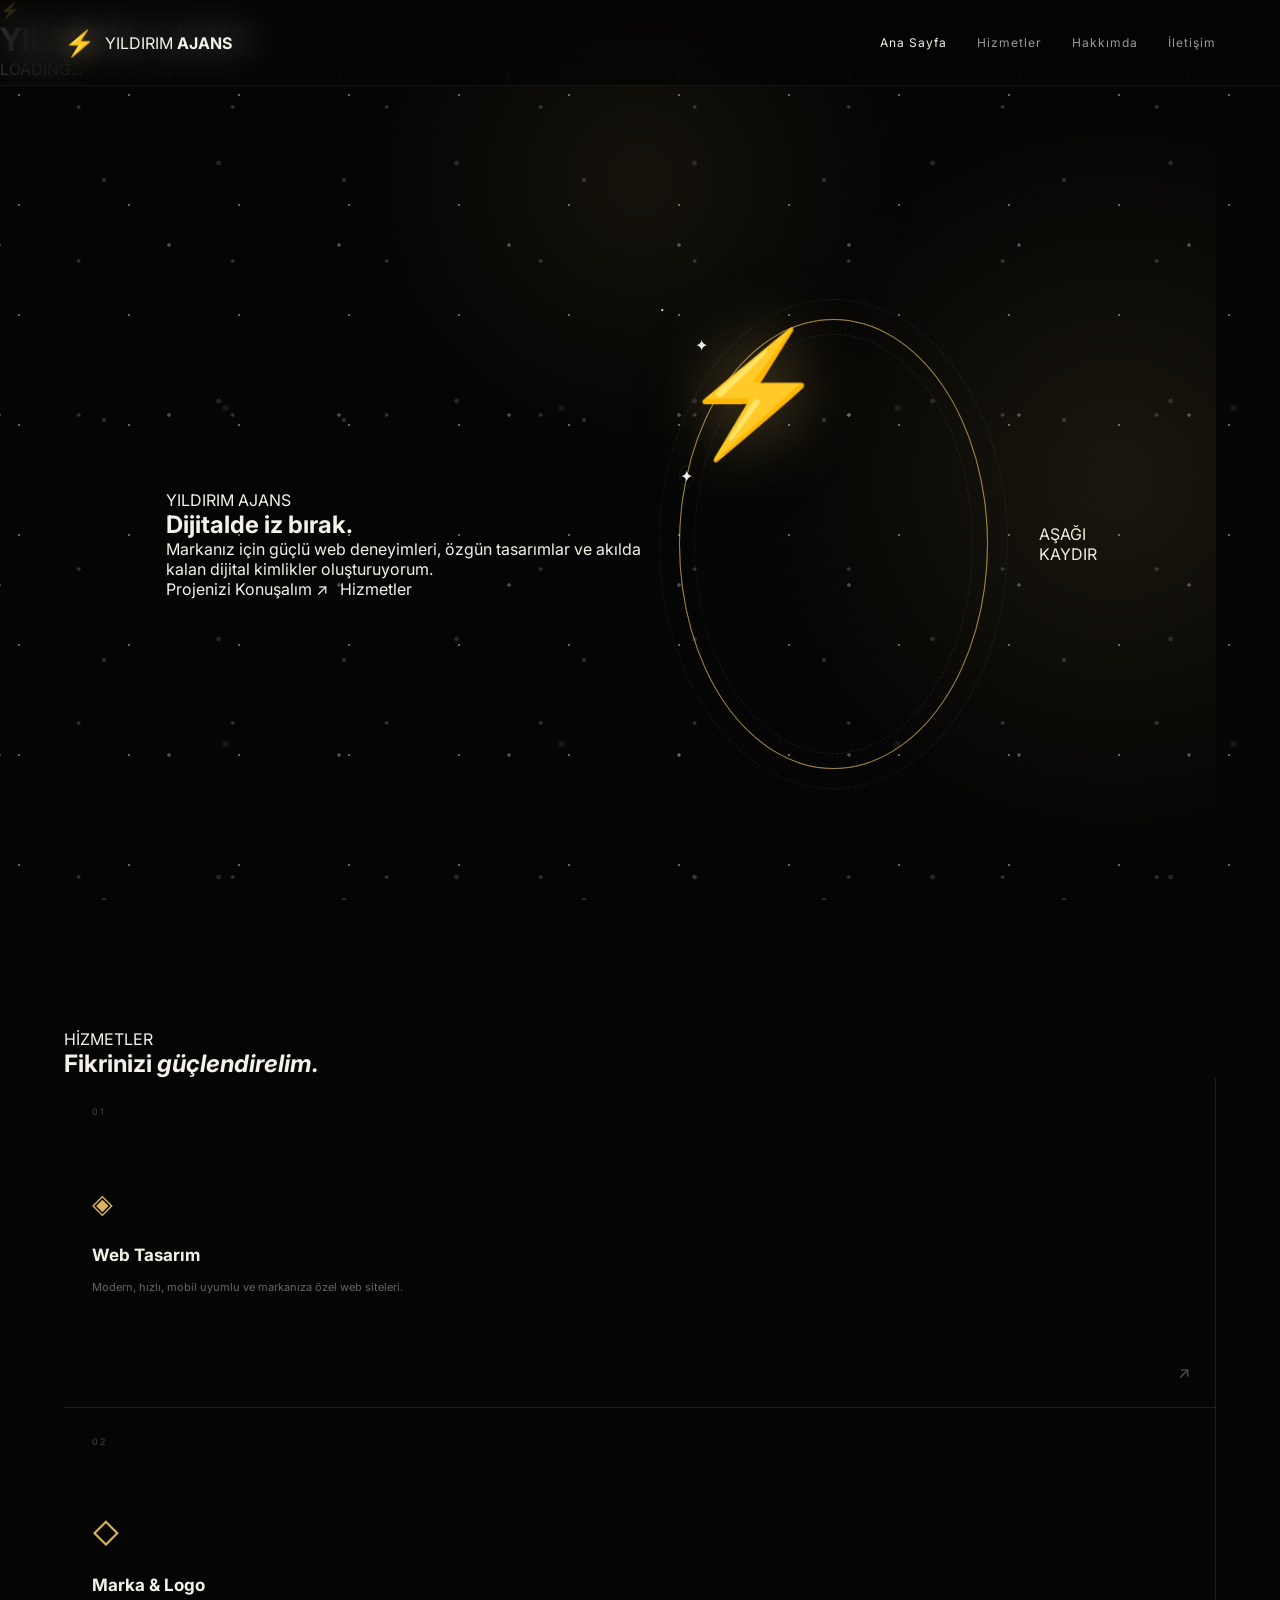
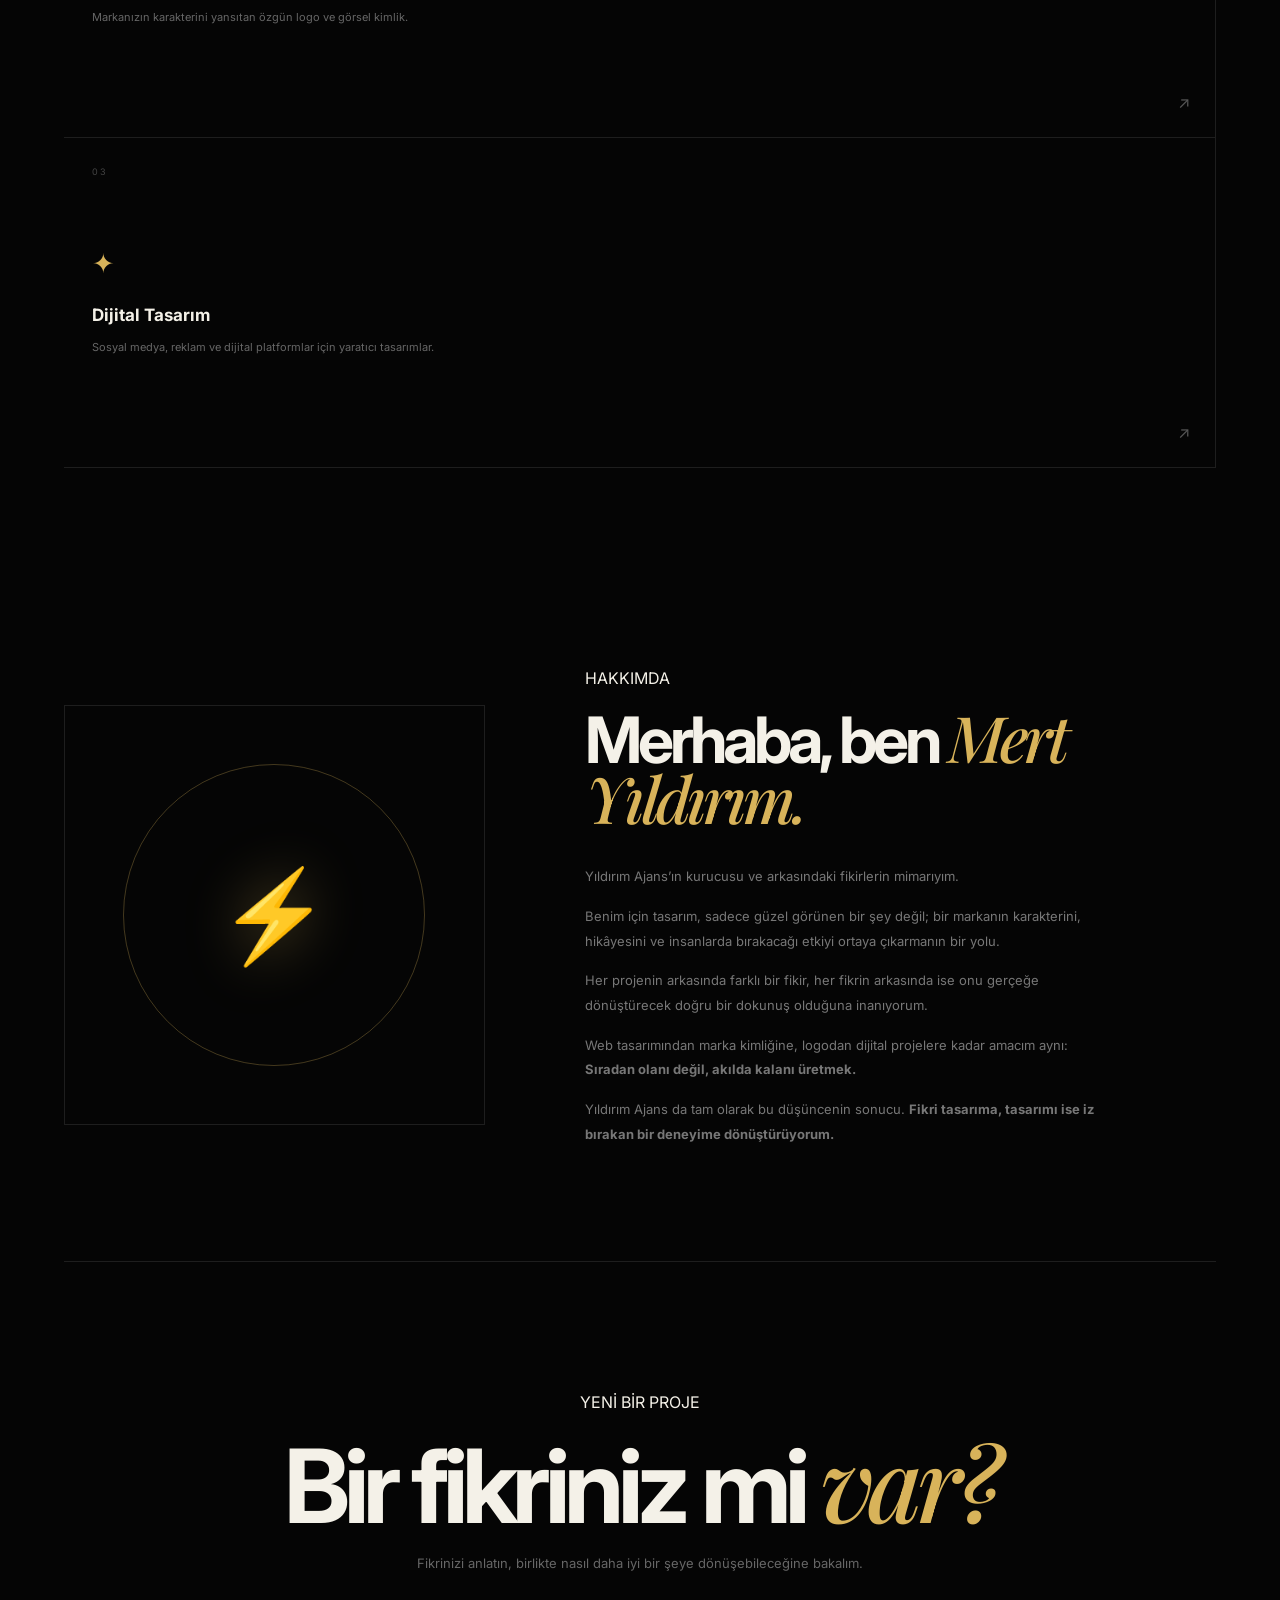
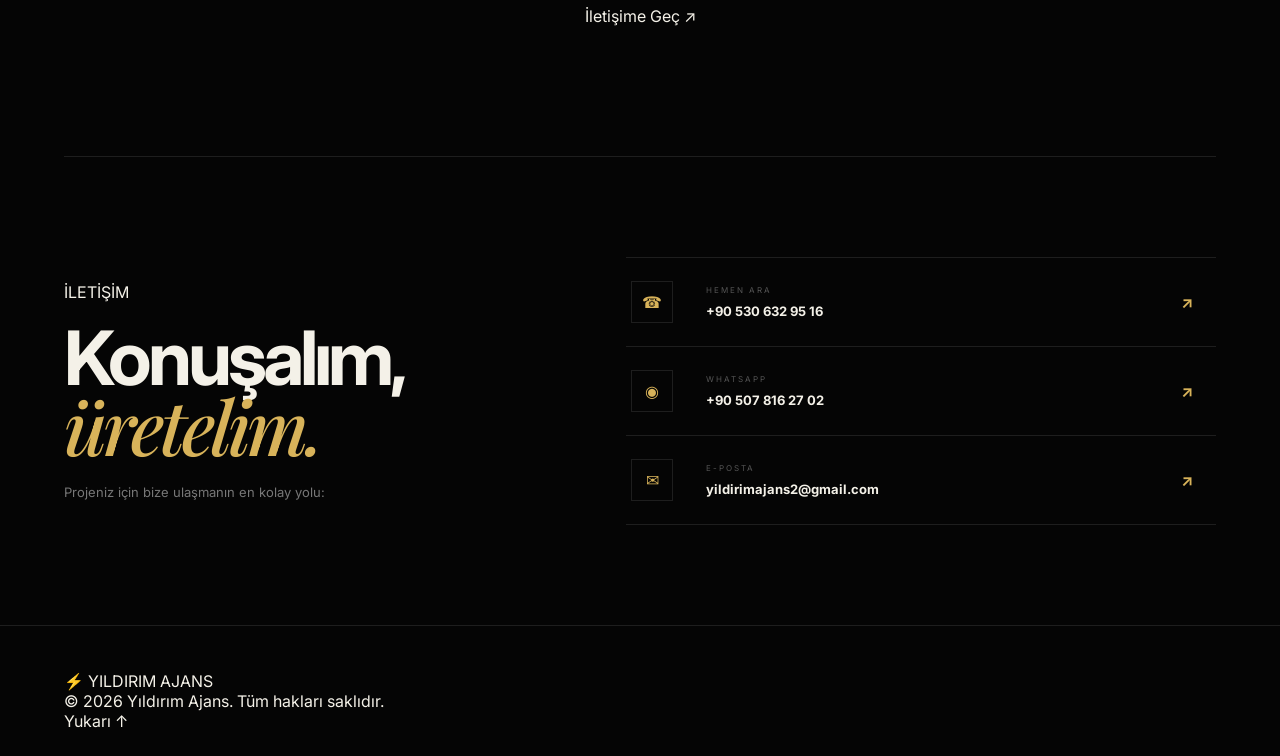
==== commit 2702a0ba: "Update index.html" ====
--- a/index.html
+++ b/index.html
@@ -3,371 +3,271 @@
 <head>
   <meta charset="UTF-8">
   <meta name="viewport" content="width=device-width, initial-scale=1.0">
-
-  <meta name="description" content="Yıldırım Ajans - Mert Yıldırım. Premium web tasarım, dijital çözümler, reklam ve logo tasarımı.">
-
-  <title>Yıldırım Ajans | Dijitalde İz Bırak</title>
+  <meta name="description" content="Yıldırım Ajans - Web tasarım, marka kimliği ve dijital tasarım çözümleri.">
+  <title>Yıldırım Ajans | Mert Yıldırım</title>
 
   <link rel="preconnect" href="https://fonts.googleapis.com">
   <link rel="preconnect" href="https://fonts.gstatic.com" crossorigin>
-
-  <link href="https://fonts.googleapis.com/css2?family=Inter:wght@400;500;600;700;800;900&family=Playfair+Display:ital,wght@0,500;0,600;0,700;1,600&display=swap" rel="stylesheet">
+  <link href="https://fonts.googleapis.com/css2?family=Inter:wght@300;400;500;600;700;800&family=Playfair+Display:ital,wght@0,500;0,600;1,500;1,600&display=swap" rel="stylesheet">
 
   <link rel="stylesheet" href="style.css">
 </head>
 
 <body>
 
-  <!-- KAR -->
+  <!-- =========================
+       LOADING SCREEN
+  ========================== -->
+  <div class="loader" id="loader">
+
+    <div class="loader-snow"></div>
+
+    <div class="loader-content">
+
+      <div class="loader-bolt">
+        <span>⚡</span>
+      </div>
+
+      <h1>YILDIRIM AJANS</h1>
+
+      <div class="loading-text">
+        <span>LOADING</span><span class="dots">...</span>
+      </div>
+
+      <div class="loading-line">
+        <div class="loading-progress" id="loadingProgress"></div>
+      </div>
+
+    </div>
+  </div>
+
+
+  <!-- =========================
+       SNOW
+  ========================== -->
   <div class="snow" aria-hidden="true"></div>
-
-  <!-- ÜST IŞIK -->
-  <div class="ambient-light"></div>
-
-  <!-- NAVBAR -->
+  <div class="ambient-light" aria-hidden="true"></div>
+
+
+  <!-- =========================
+       NAVBAR
+  ========================== -->
   <header class="navbar">
 
     <a href="#anasayfa" class="brand">
       <span class="brand-bolt">⚡</span>
-      <span class="brand-text">
-        <strong>YILDIRIM</strong>
-        <small>AJANS</small>
-      </span>
+      <span>YILDIRIM <b>AJANS</b></span>
     </a>
 
-    <button class="menu-btn" aria-label="Menüyü aç/kapat">
+    <nav>
+      <a href="#anasayfa">Ana Sayfa</a>
+      <a href="#hizmetler">Hizmetler</a>
+      <a href="#hakkimda">Hakkımda</a>
+      <a href="#iletisim">İletişim</a>
+    </nav>
+
+    <button class="menu-btn" aria-label="Menüyü aç">
       <span></span>
       <span></span>
     </button>
 
-    <nav>
-      <a class="active" href="#anasayfa">Ana Sayfa</a>
-      <a href="#hizmetler">Hizmetler</a>
-      <a href="#calismalar">Çalışmalar</a>
-      <a href="#hakkimda">Hakkımda</a>
-      <a href="#iletisim">İletişim</a>
-    </nav>
-
-    <a class="nav-contact" href="#iletisim">
-      Projeni Başlat
-      <span>↗</span>
-    </a>
-
   </header>
 
 
   <main>
 
-    <!-- ================= HERO ================= -->
-
-    <section id="anasayfa" class="hero">
+    <!-- =========================
+         HERO
+    ========================== -->
+    <section id="anasayfa" class="hero section">
 
       <div class="hero-content reveal">
 
-        <div class="hero-label">
-          <span class="label-line"></span>
-          PREMIUM DIGITAL STUDIO
-        </div>
-
-        <h1>
+        <span class="eyebrow">YILDIRIM AJANS</span>
+
+        <h2>
           Dijitalde
           <span>iz bırak.</span>
-        </h1>
-
-        <p class="hero-description">
-          Markanız için sıradanın ötesinde,
-          modern ve etkileyici dijital deneyimler
-          tasarlıyoruz.
-        </p>
-
-        <div class="hero-signature">
-          <span>Mert Yıldırım</span>
-          <small>Founder & Creative Director</small>
+        </h2>
+
+        <p>
+          Markanız için güçlü web deneyimleri,
+          özgün tasarımlar ve akılda kalan
+          dijital kimlikler oluşturuyorum.
+        </p>
+
+        <div class="hero-buttons">
+          <a href="#iletisim" class="btn primary">
+            Projenizi Konuşalım <span>↗</span>
+          </a>
+
+          <a href="#hizmetler" class="btn secondary">
+            Hizmetler
+          </a>
         </div>
 
-        <div class="hero-buttons">
-
-          <a href="#iletisim" class="luxury-btn">
-            <span>Projenizi Konuşalım</span>
-            <b>↗</b>
-          </a>
-
-          <a href="#calismalar" class="outline-btn">
-            Çalışmaları Gör
-          </a>
-
+      </div>
+
+
+      <div class="hero-art" id="heroArt">
+
+        <div class="bolt-glow"></div>
+
+        <div class="core-ring ring-one"></div>
+        <div class="core-ring ring-two"></div>
+        <div class="core-ring ring-three"></div>
+
+        <div class="big-bolt">
+          ⚡
         </div>
 
-      </div>
-
-
-      <!-- HERO VISUAL -->
-
-      <div class="hero-art reveal">
-
-        <div class="orbit orbit-one"></div>
-        <div class="orbit orbit-two"></div>
-
-        <div class="electric-core">
-          <div class="core-ring"></div>
-          <div class="core-ring second"></div>
-
-          <div class="big-bolt">⚡</div>
-
-          <div class="core-text">
-            <span>YILDIRIM</span>
-            <small>AJANS</small>
-          </div>
-        </div>
-
-        <div class="floating-card card-top">
-          <span>01</span>
-          <b>CREATIVE</b>
-          <small>Digital Experience</small>
-        </div>
-
-        <div class="floating-card card-bottom">
-          <span>✦</span>
-          <b>PREMIUM</b>
-          <small>Web Design</small>
-        </div>
-
-      </div>
-
-      <div class="scroll-hint">
+        <div class="orbit orbit-one">✦</div>
+        <div class="orbit orbit-two">·</div>
+        <div class="orbit orbit-three">✦</div>
+
+      </div>
+
+      <div class="hero-scroll">
         <span></span>
-        SCROLL
-      </div>
-
-    </section>
-
-
-    <!-- ================= INTRO ================= -->
-
-    <section class="intro section reveal">
-
-      <div class="intro-number">01</div>
-
-      <div>
-        <span class="section-mini">YILDIRIM AJANS</span>
-
-        <h2>
-          Güzel görünen değil,
-          <em>hatırlanan</em> markalar.
-        </h2>
-
-        <p>
-          İlk izlenim önemlidir. Markanızın dijital dünyadaki
-          ilk karşılaşmasını unutulmaz hale getiriyoruz.
-        </p>
-      </div>
-
-    </section>
-
-
-    <!-- ================= HİZMETLER ================= -->
-
+        AŞAĞI KAYDIR
+      </div>
+
+    </section>
+
+
+    <!-- =========================
+         SERVICES
+    ========================== -->
     <section id="hizmetler" class="services section">
 
-      <div class="section-title reveal">
-
-        <div>
-          <span class="section-mini">02 / SERVICES</span>
-
-          <h2>
-            Ne
-            <em>yapıyoruz?</em>
-          </h2>
-        </div>
-
-        <p>
-          İhtiyacınız olan dijital çözümleri
-          tek bir çatı altında buluşturuyoruz.
-        </p>
-
-      </div>
-
-
-      <div class="services-grid">
+      <div class="section-heading reveal">
+        <span class="eyebrow">HİZMETLER</span>
+
+        <h2>
+          Fikrinizi
+          <em>güçlendirelim.</em>
+        </h2>
+      </div>
+
+
+      <div class="service-grid">
 
         <article class="service-card reveal">
-          <span class="service-number">01</span>
+          <div class="service-number">01</div>
           <div class="service-icon">◈</div>
+
           <h3>Web Tasarım</h3>
+
           <p>
-            Markanızın karakterini yansıtan,
-            hızlı ve mobil uyumlu web siteleri.
+            Modern, hızlı, mobil uyumlu ve markanıza
+            özel web siteleri.
           </p>
+
           <span class="service-arrow">↗</span>
         </article>
 
 
         <article class="service-card reveal">
-          <span class="service-number">02</span>
-          <div class="service-icon">✦</div>
-          <h3>Logo & Marka</h3>
+          <div class="service-number">02</div>
+          <div class="service-icon">◇</div>
+
+          <h3>Marka & Logo</h3>
+
           <p>
-            Markanızı tek bakışta tanınır hale
-            getiren özgün tasarımlar.
+            Markanızın karakterini yansıtan
+            özgün logo ve görsel kimlik.
           </p>
+
           <span class="service-arrow">↗</span>
         </article>
 
 
         <article class="service-card reveal">
-          <span class="service-number">03</span>
-          <div class="service-icon">↗</div>
-          <h3>Dijital Reklam</h3>
+          <div class="service-number">03</div>
+          <div class="service-icon">✦</div>
+
+          <h3>Dijital Tasarım</h3>
+
           <p>
-            Markanızın doğru insanlarla buluşmasını
-            sağlayan dijital reklam çözümleri.
+            Sosyal medya, reklam ve dijital
+            platformlar için yaratıcı tasarımlar.
           </p>
+
           <span class="service-arrow">↗</span>
         </article>
 
-
-        <article class="service-card reveal">
-          <span class="service-number">04</span>
-          <div class="service-icon">↻</div>
-          <h3>Site Yenileme</h3>
-          <p>
-            Eski sitenizi modern, hızlı ve
-            etkileyici bir deneyime dönüştürüyoruz.
-          </p>
-          <span class="service-arrow">↗</span>
-        </article>
-
-      </div>
-
-    </section>
-
-
-    <!-- ================= ÇALIŞMALAR ================= -->
-
-    <section id="calismalar" class="work section">
-
-      <div class="section-title reveal">
-
-        <div>
-          <span class="section-mini">03 / SELECTED WORK</span>
-
-          <h2>
-            Dijital
-            <em>izler.</em>
-          </h2>
+      </div>
+
+    </section>
+
+
+    <!-- =========================
+         ABOUT
+    ========================== -->
+    <section id="hakkimda" class="about section">
+
+      <div class="about-visual reveal">
+
+        <div class="about-bolt">
+          ⚡
         </div>
 
-        <p>
-          Her proje farklı bir hikaye.
-          Her tasarım farklı bir karakter.
-        </p>
-
-      </div>
-
-
-      <div class="work-grid">
-
-        <div class="work-card work-large reveal">
-          <div class="work-overlay">
-            <span>WEB DESIGN / 01</span>
-            <h3>Modern<br>Dijital Deneyim</h3>
-            <b>↗</b>
-          </div>
-        </div>
-
-
-        <div class="work-card work-dark reveal">
-          <div class="work-pattern"></div>
-          <div class="work-overlay">
-            <span>BRANDING / 02</span>
-            <h3>Güçlü<br>Kimlik</h3>
-            <b>↗</b>
-          </div>
-        </div>
-
-
-        <div class="work-card work-gold reveal">
-          <div class="work-lightning">⚡</div>
-          <div class="work-overlay">
-            <span>IDENTITY / 03</span>
-            <h3>Yıldırım<br>Dokunuşu</h3>
-            <b>↗</b>
-          </div>
-        </div>
-
-      </div>
-
-    </section>
-
-
-    <!-- ================= HAKKIMDA ================= -->
-
-    <section id="hakkimda" class="about section">
-
-      <div class="about-visual reveal">
-        <div class="about-bolt">⚡</div>
-        <span>MY</span>
-      </div>
+        <div class="about-circle"></div>
+
+      </div>
+
 
       <div class="about-content reveal">
 
-        <span class="section-mini">04 / ABOUT</span>
-
-        <h2>
-          Merhaba,<br>
-          ben <em>Mert.</em>
-        </h2>
-
-        <p>
-          Yıldırım Ajans'ın arkasındaki yaratıcı fikir ve
-          tasarım anlayışının sahibiyim.
-        </p>
-
-        <p>
-          Amacım sadece bir web sitesi yapmak değil;
-          insanların markanızı gördüğünde hissettiği
-          ilk duyguyu tasarlamak.
-        </p>
-
-        <div class="signature">
-          Mert Yıldırım
-        </div>
-
-      </div>
-
-    </section>
-
-
-    <!-- ================= CTA ================= -->
-
+        <span class="eyebrow">HAKKIMDA</span>
+
+        <h2>
+          Merhaba, ben
+          <em>Mert Yıldırım.</em>
+        </h2>
+
+        <p class="about-lead">
+          Yıldırım Ajans’ın kurucusu ve arkasındaki
+          fikirlerin mimarıyım.
+        </p>
+
+        <p>
+          Benim için tasarım, sadece güzel görünen bir şey değil;
+          bir markanın karakterini, hikâyesini ve insanlarda
+          bırakacağı etkiyi ortaya çıkarmanın bir yolu.
+        </p>
+
+        <p>
+          Her projenin arkasında farklı bir fikir, her fikrin
+          arkasında ise onu gerçeğe dönüştürecek doğru bir
+          dokunuş olduğuna inanıyorum.
+        </p>
+
+        <p>
+          Web tasarımından marka kimliğine, logodan dijital
+          projelere kadar amacım aynı:
+          <strong>Sıradan olanı değil, akılda kalanı üretmek.</strong>
+        </p>
+
+        <p>
+          Yıldırım Ajans da tam olarak bu düşüncenin sonucu.
+          <strong>Fikri tasarıma, tasarımı ise iz bırakan
+          bir deneyime dönüştürüyorum.</strong>
+        </p>
+
+      </div>
+
+    </section>
+
+
+    <!-- =========================
+         CTA
+    ========================== -->
     <section class="cta section reveal">
 
-      <span class="section-mini">05 / LET'S CREATE</span>
-
-      <h2>
-        Sıra sizin
-        <em>markanızda.</em>
-      </h2>
-
-      <p>
-        Fikrinizi anlatın. Gerisini birlikte tasarlayalım.
-      </p>
-
-      <a href="#iletisim" class="luxury-btn big">
-        <span>Birlikte Başlayalım</span>
-        <b>↗</b>
-      </a>
-
-    </section>
-
-
-    <!-- ================= İLETİŞİM ================= -->
-
-    <section id="iletisim" class="contact section">
-
-      <div class="contact-heading reveal">
-
-        <span class="section-mini">06 / CONTACT</span>
+      <div class="cta-inner">
+
+        <span class="eyebrow">YENİ BİR PROJE</span>
 
         <h2>
           Bir fikriniz mi
@@ -375,7 +275,35 @@
         </h2>
 
         <p>
-          Bize ulaşın. Projenizi birlikte konuşalım.
+          Fikrinizi anlatın, birlikte nasıl
+          daha iyi bir şeye dönüşebileceğine bakalım.
+        </p>
+
+        <a href="#iletisim" class="btn primary">
+          İletişime Geç <span>↗</span>
+        </a>
+
+      </div>
+
+    </section>
+
+
+    <!-- =========================
+         CONTACT
+    ========================== -->
+    <section id="iletisim" class="contact section">
+
+      <div class="contact-heading reveal">
+
+        <span class="eyebrow">İLETİŞİM</span>
+
+        <h2>
+          Konuşalım,
+          <em>üretelim.</em>
+        </h2>
+
+        <p>
+          Projeniz için bize ulaşmanın en kolay yolu:
         </p>
 
       </div>
@@ -384,6 +312,7 @@
       <div class="contact-options reveal">
 
         <a class="contact-option" href="tel:+905306329516">
+
           <span class="contact-icon">☎</span>
 
           <div>
@@ -392,10 +321,17 @@
           </div>
 
           <b>↗</b>
+
         </a>
 
 
-        <a class="contact-option" href="https://wa.me/905078162702" target="_blank" rel="noopener">
+        <a
+          class="contact-option"
+          href="https://wa.me/905078162702"
+          target="_blank"
+          rel="noopener"
+        >
+
           <span class="contact-icon">◉</span>
 
           <div>
@@ -404,10 +340,17 @@
           </div>
 
           <b>↗</b>
+
         </a>
 
 
-        <a class="contact-option" href="https://mail.google.com/mail/?view=cm&fs=1&to=yildirimajans2@gmail.com" target="_blank" rel="noopener">
+        <a
+          class="contact-option"
+          href="https://mail.google.com/mail/?view=cm&fs=1&to=yildirimajans2@gmail.com"
+          target="_blank"
+          rel="noopener"
+        >
+
           <span class="contact-icon">✉</span>
 
           <div>
@@ -416,6 +359,7 @@
           </div>
 
           <b>↗</b>
+
         </a>
 
       </div>
@@ -425,36 +369,21 @@
   </main>
 
 
-  <!-- ================= FOOTER ================= -->
-
+  <!-- =========================
+       FOOTER
+  ========================== -->
   <footer>
 
-    <div class="footer-main">
-
-      <a href="#anasayfa" class="brand">
-        <span class="brand-bolt">⚡</span>
-
-        <span class="brand-text">
-          <strong>YILDIRIM</strong>
-          <small>AJANS</small>
-        </span>
-      </a>
-
-      <p>
-        Dijitalde iz bırak.
-      </p>
-
-      <a href="#anasayfa" class="back-top">
-        ↑
-      </a>
-
+    <div class="footer-brand">
+      <span>⚡</span>
+      YILDIRIM AJANS
     </div>
 
-    <div class="footer-bottom">
-      <span>© 2022 Yıldırım Ajans</span>
-      <span>MERT YILDIRIM</span>
-      <span>DAİMA DAHA İLERİYE ⚡</span>
-    </div>
+    <p>
+      © 2026 Yıldırım Ajans. Tüm hakları saklıdır.
+    </p>
+
+    <a href="#anasayfa">Yukarı ↑</a>
 
   </footer>
 
--- a/style.css
+++ b/style.css
@@ -1,24 +1,1127 @@
-*{box-sizing:border-box;margin:0;padding:0}
-:root{--bg:#020a13;--bg2:#061522;--blue:#0788ff;--blue2:#00b7ff;--text:#f4f8ff;--muted:#9bb0c7;--card:rgba(9,27,43,.72);--border:rgba(75,160,220,.18)}
-html{scroll-behavior:smooth}
-body{font-family:Inter,Arial,sans-serif;background:var(--bg);color:var(--text);overflow-x:hidden}
-body:before{content:"";position:fixed;inset:0;pointer-events:none;background:radial-gradient(circle at 80% 15%,rgba(0,136,255,.16),transparent 28%),radial-gradient(circle at 15% 55%,rgba(0,87,160,.11),transparent 30%);z-index:-2}
-.lightning-bg{position:fixed;right:-10vw;top:5vh;width:55vw;height:55vw;opacity:.16;pointer-events:none;background:linear-gradient(120deg,transparent 48%,#fff 49%,#0788ff 50%,transparent 51%);filter:blur(3px);transform:rotate(-8deg);z-index:-1}
-.navbar{height:88px;display:flex;align-items:center;justify-content:space-between;padding:0 6vw;border-bottom:1px solid rgba(255,255,255,.04);position:sticky;top:0;background:rgba(2,10,19,.76);backdrop-filter:blur(18px);z-index:20}
-.brand,.footer-brand{display:flex;align-items:center;gap:8px;color:#fff;text-decoration:none}
-.brand .bolt,.footer-brand .bolt{font-size:58px;line-height:.7;color:#0788ff;text-shadow:0 0 25px #0788ff;transform:skew(-8deg)}
-.brand strong{font-size:25px;font-style:italic}.brand em,.footer-brand em{display:block;color:#0788ff;font-family:Pacifico,cursive;font-size:15px;margin-left:34px;margin-top:-5px}
-.navbar nav{display:flex;gap:35px}.navbar nav a{color:#b9c9d9;text-decoration:none;font-size:14px;transition:.25s}.navbar nav a:hover,.navbar nav a.active{color:#fff;text-shadow:0 0 12px #0788ff}
-.nav-slogan{font-size:12px;color:#8297ad;text-align:right;line-height:1.5}.nav-slogan b{color:#c7e7ff}.menu-btn{display:none}
-.hero{min-height:650px;padding:85px 7vw 90px;display:grid;grid-template-columns:1fr 1.15fr;align-items:center;gap:20px;max-width:1500px;margin:auto}
-.eyebrow,.section-kicker{font-size:14px;color:#c7d8e8;letter-spacing:.2px}.hero h1{font-size:clamp(72px,8vw,128px);line-height:.82;letter-spacing:-6px;font-weight:900;margin:22px 0 0;text-shadow:0 0 30px rgba(255,255,255,.08)}.hero h1 span{color:#0788ff;font-family:Pacifico,cursive;font-size:.62em;letter-spacing:-2px;display:block;margin-left:25px;margin-top:18px;text-shadow:0 0 35px rgba(0,136,255,.35)}
-.signature{font-family:Pacifico,cursive;color:#c7d8e8;font-size:46px;transform:rotate(-5deg);margin:5px 0 18px}.hero-text{max-width:550px;color:#b1c3d5;line-height:1.8;font-size:15px}.hero-actions{display:flex;gap:14px;align-items:center;margin-top:28px}.btn{display:inline-flex;align-items:center;justify-content:center;text-decoration:none;border:0;border-radius:30px;padding:14px 24px;font:600 14px Inter;cursor:pointer}.btn.primary{background:linear-gradient(135deg,#0b8cff,#0064e8);color:#fff;box-shadow:0 10px 30px rgba(0,115,255,.22)}.btn.ghost{color:#d8e7f5;background:transparent}.hero-visual{min-height:450px;position:relative;display:flex;align-items:center;justify-content:center}.bolt-glow{position:absolute;font-size:230px;color:#168dff;opacity:.16;filter:blur(5px);transform:rotate(-20deg);right:4%;top:2%}
-.device{position:absolute;border:2px solid #1c4662;background:#020910;box-shadow:0 30px 70px rgba(0,0,0,.65),0 0 45px rgba(0,136,255,.1);overflow:hidden}.laptop{width:75%;height:310px;border-radius:18px 18px 8px 8px;transform:perspective(900px) rotateY(-9deg);z-index:2}.laptop:after{content:"";position:absolute;bottom:-27px;left:-8%;width:116%;height:25px;background:#122d3d;border-radius:0 0 30px 30px}.tablet{width:28%;height:270px;right:2%;bottom:6%;border-radius:18px;transform:rotate(4deg);z-index:4}.phone{width:15%;height:250px;left:12%;bottom:1%;border-radius:22px;z-index:5;transform:rotate(-4deg)}.device-screen{height:100%;padding:35px 30px;background:radial-gradient(circle at 75% 20%,rgba(0,136,255,.35),transparent 25%),linear-gradient(135deg,#061725,#03101b)}.mini-brand{font-weight:800;font-style:italic;color:#fff}.mini-brand small{display:block;color:#0788ff;font-size:10px;margin-left:20px}.laptop h3{font-size:27px;margin:70px 0 15px}.laptop h3 span{color:#0788ff}.laptop button{border:0;border-radius:20px;padding:9px 17px;background:#0788ff;color:#fff}
-.section{padding:95px 7vw;max-width:1500px;margin:auto}.section-heading{text-align:center;margin-bottom:50px}.section-heading span{color:#a9c3d8;font-size:13px}.section-heading h2,.contact h2,.about h2,.showcase h2{font-size:48px;margin:10px 0}.section-heading p,.about p,.contact-info>p{color:#91a8bc;line-height:1.7}.services-grid{display:grid;grid-template-columns:repeat(3,1fr);gap:18px}.service{background:var(--card);border:1px solid var(--border);border-radius:13px;padding:30px;min-height:205px;transition:.3s}.service:hover{transform:translateY(-7px);border-color:rgba(0,150,255,.5);box-shadow:0 18px 45px rgba(0,110,220,.12)}.icon{font-size:25px;color:#0793ff;margin-bottom:24px}.service h3{font-size:16px;margin-bottom:12px}.service p{color:#8fa6b9;font-size:13px;line-height:1.65}
-.showcase{display:grid;grid-template-columns:.8fr 1.2fr;gap:70px;align-items:center;background:linear-gradient(180deg,transparent,rgba(3,20,32,.55),transparent)}.showcase h2{line-height:1.1}.showcase h2 strong{color:#0788ff}.showcase ul{list-style:none;margin-top:28px;display:grid;gap:15px;color:#b7c9d9;font-size:14px}.mockups{height:350px;position:relative}.mockup-card{position:absolute;border:1px solid #244e69;border-radius:9px;background:linear-gradient(145deg,#edf3f7,#8ba2b2);color:#0b2030;padding:25px;box-shadow:0 30px 55px rgba(0,0,0,.5);width:62%;height:250px}.mockup-card.one{left:0;top:55px;transform:rotate(-7deg)}.mockup-card.two{left:20%;top:10px;z-index:2;background:linear-gradient(145deg,#061d31,#02101b);color:#fff;border-color:#087fe5}.mockup-card.two span{color:#0788ff;font-weight:900}.mockup-card.three{right:0;top:75px;z-index:3;transform:rotate(7deg);background:#0d1522;color:#fff}.mockup-card strong{color:#0788ff}
-.about{text-align:center}.about-card{max-width:800px;margin:auto}.about h2{font-size:42px}.about h2 strong{color:#0788ff}.about p{margin:20px auto;max-width:720px}.signature.big{font-size:35px}
-.contact{display:grid;grid-template-columns:1fr .9fr;gap:60px;align-items:center;background:linear-gradient(180deg,rgba(5,20,33,.8),rgba(2,10,19,.1))}.contact h2{font-size:45px}.contact-list{display:flex;gap:28px;margin-top:35px;flex-wrap:wrap}.contact-list>div{display:flex;gap:10px;align-items:center}.contact-list span{width:42px;height:42px;border-radius:50%;display:grid;place-items:center;background:#08263d;color:#0788ff}.contact-list small,.contact-list b{display:block}.contact-list small{color:#668097;margin-bottom:4px;font-size:11px}.contact-list b{font-size:12px}.contact-form{background:rgba(8,24,38,.75);padding:26px;border:1px solid var(--border);border-radius:12px;display:grid;gap:12px}.contact-form input,.contact-form textarea{width:100%;border:1px solid rgba(112,166,205,.18);background:#061522;color:#fff;border-radius:7px;padding:14px;font:14px Inter;outline:none}.contact-form input:focus,.contact-form textarea:focus{border-color:#0788ff}.form-note{color:#657d92;font-size:10px;line-height:1.5}
-footer{padding:28px 7vw;border-top:1px solid rgba(255,255,255,.06);display:flex;align-items:center;justify-content:space-between;gap:20px;color:#6f879d;font-size:10px;letter-spacing:2px}.footer-brand strong{font-size:18px}.footer-brand .bolt{font-size:40px}.footer-brand em{font-size:11px;margin-left:25px}.socials{display:flex;gap:15px}.socials a{color:#7892a8;text-decoration:none;font-size:11px}
-.reveal{opacity:0;transform:translateY(25px);transition:opacity .7s ease,transform .7s ease}.reveal.visible{opacity:1;transform:none}
-@media(max-width:900px){.navbar{padding:0 5vw}.navbar nav{display:none;position:absolute;top:88px;left:0;right:0;padding:20px 7vw;background:#03101a;flex-direction:column;gap:20px;border-bottom:1px solid var(--border)}.navbar nav.open{display:flex}.menu-btn{display:block;background:none;border:0;color:#fff;font-size:25px}.nav-slogan{display:none}.hero{grid-template-columns:1fr;padding-top:55px}.hero-visual{min-height:390px}.services-grid{grid-template-columns:repeat(2,1fr)}.showcase,.contact{grid-template-columns:1fr}.mockups{margin-top:10px}.contact-list{flex-direction:column}}
-@media(max-width:600px){.brand strong{font-size:20px}.brand .bolt{font-size:45px}.hero h1{font-size:70px;letter-spacing:-4px}.hero{padding-left:6vw;padding-right:6vw}.hero-visual{min-height:300px}.laptop{width:82%;height:210px}.phone{height:180px}.tablet{height:190px}.laptop h3{font-size:17px;margin-top:35px}.section{padding:70px 6vw}.section-heading h2,.contact h2,.about h2,.showcase h2{font-size:34px}.services-grid{grid-template-columns:1fr}.mockups{height:280px}.mockup-card{height:190px}.contact-list{gap:16px}footer{flex-direction:column;text-align:center}}
+* {
+  margin: 0;
+  padding: 0;
+  box-sizing: border-box;
+}
+
+:root {
+  --black: #050505;
+  --dark: #0a0a0a;
+  --soft: #111111;
+  --white: #f4f1e8;
+  --gray: #8d8d8d;
+  --gold: #d8b35a;
+  --line: rgba(255,255,255,.1);
+}
+
+html {
+  scroll-behavior: smooth;
+}
+
+body {
+  background: var(--black);
+  color: var(--white);
+  font-family: "Inter", sans-serif;
+  overflow-x: hidden;
+}
+
+a {
+  color: inherit;
+  text-decoration: none;
+}
+
+button {
+  font-family: inherit;
+}
+
+::selection {
+  background: var(--gold);
+  color: #000;
+}
+
+
+/* ================= KAR ================= */
+
+.snow {
+  position: fixed;
+  inset: 0;
+  pointer-events: none;
+  z-index: 20;
+  overflow: hidden;
+}
+
+.snow::before,
+.snow::after {
+  content: "";
+  position: absolute;
+  inset: -20%;
+  background-image:
+    radial-gradient(circle, rgba(255,255,255,.85) 0 1px, transparent 1.5px),
+    radial-gradient(circle, rgba(255,255,255,.6) 0 1.5px, transparent 2px),
+    radial-gradient(circle, rgba(255,255,255,.35) 0 2px, transparent 2.5px);
+  background-size: 110px 110px, 170px 170px, 240px 240px;
+  animation: snowfall 22s linear infinite;
+  opacity: .45;
+}
+
+.snow::after {
+  animation-duration: 35s;
+  animation-direction: reverse;
+  opacity: .22;
+  transform: scale(1.4);
+}
+
+@keyframes snowfall {
+  from {
+    transform: translate3d(0,-5%,0);
+  }
+
+  to {
+    transform: translate3d(70px,105%,0);
+  }
+}
+
+
+/* ================= IŞIK ================= */
+
+.ambient-light {
+  position: fixed;
+  width: 600px;
+  height: 600px;
+  left: 50%;
+  top: 20%;
+  transform: translate(-50%, -50%);
+  background: radial-gradient(
+    circle,
+    rgba(216,179,90,.08),
+    transparent 65%
+  );
+  pointer-events: none;
+  z-index: -1;
+}
+
+
+/* ================= NAVBAR ================= */
+
+.navbar {
+  height: 86px;
+  padding: 0 5vw;
+  display: flex;
+  align-items: center;
+  justify-content: space-between;
+  position: fixed;
+  top: 0;
+  left: 0;
+  width: 100%;
+  z-index: 50;
+  background: rgba(5,5,5,.72);
+  backdrop-filter: blur(18px);
+  border-bottom: 1px solid rgba(255,255,255,.05);
+}
+
+.brand {
+  display: flex;
+  align-items: center;
+  gap: 10px;
+}
+
+.brand-bolt {
+  font-size: 25px;
+  color: var(--gold);
+  text-shadow: 0 0 25px rgba(216,179,90,.5);
+}
+
+.brand-text {
+  display: flex;
+  flex-direction: column;
+  line-height: .95;
+}
+
+.brand-text strong {
+  font-size: 15px;
+  letter-spacing: 3px;
+}
+
+.brand-text small {
+  font-size: 8px;
+  letter-spacing: 5px;
+  color: var(--gold);
+  margin-top: 5px;
+}
+
+.navbar nav {
+  display: flex;
+  gap: 30px;
+}
+
+.navbar nav a {
+  color: #999;
+  font-size: 12px;
+  letter-spacing: 1px;
+  transition: .3s;
+}
+
+.navbar nav a:hover,
+.navbar nav a.active {
+  color: var(--white);
+}
+
+.nav-contact {
+  border: 1px solid var(--line);
+  padding: 13px 18px;
+  font-size: 11px;
+  letter-spacing: 1px;
+  transition: .3s;
+}
+
+.nav-contact span {
+  color: var(--gold);
+  margin-left: 8px;
+}
+
+.nav-contact:hover {
+  border-color: var(--gold);
+}
+
+.menu-btn {
+  display: none;
+}
+
+
+/* ================= GENEL ================= */
+
+.section {
+  width: min(1180px, 90%);
+  margin: auto;
+  padding: 100px 0;
+}
+
+.section-mini {
+  color: var(--gold);
+  font-size: 10px;
+  letter-spacing: 4px;
+  font-weight: 700;
+}
+
+.reveal {
+  opacity: 0;
+  transform: translateY(35px);
+  transition: opacity .9s ease, transform .9s ease;
+}
+
+.reveal.visible {
+  opacity: 1;
+  transform: translateY(0);
+}
+
+
+/* ================= HERO ================= */
+
+.hero {
+  min-height: 720px;
+  height: 100vh;
+  max-height: 850px;
+  padding: 130px 8vw 50px;
+  display: flex;
+  align-items: center;
+  justify-content: space-between;
+  position: relative;
+  overflow: hidden;
+}
+
+.hero::before {
+  content: "";
+  position: absolute;
+  width: 800px;
+  height: 800px;
+  right: -300px;
+  top: 0;
+  background: radial-gradient(
+    circle,
+    rgba(216,179,90,.1),
+    transparent 65%
+  );
+  pointer-events: none;
+}
+
+.hero-content {
+  max-width: 650px;
+  position: relative;
+  z-index: 2;
+}
+
+.hero-label {
+  display: flex;
+  align-items: center;
+  gap: 12px;
+  color: #777;
+  font-size: 10px;
+  letter-spacing: 4px;
+  margin-bottom: 30px;
+}
+
+.label-line {
+  width: 35px;
+  height: 1px;
+  background: var(--gold);
+}
+
+.hero h1 {
+  font-size: clamp(70px, 9vw, 145px);
+  line-height: .83;
+  letter-spacing: -7px;
+  font-weight: 800;
+}
+
+.hero h1 span {
+  font-family: "Playfair Display", serif;
+  font-style: italic;
+  font-weight: 500;
+  color: var(--gold);
+  display: block;
+  padding-left: 80px;
+}
+
+.hero-description {
+  max-width: 450px;
+  color: #888;
+  line-height: 1.8;
+  font-size: 14px;
+  margin: 38px 0 25px;
+}
+
+.hero-signature {
+  display: flex;
+  flex-direction: column;
+  margin-bottom: 30px;
+}
+
+.hero-signature span {
+  font-family: "Playfair Display", serif;
+  font-style: italic;
+  font-size: 22px;
+}
+
+.hero-signature small {
+  color: #666;
+  font-size: 9px;
+  letter-spacing: 2px;
+  margin-top: 4px;
+}
+
+.hero-buttons {
+  display: flex;
+  gap: 12px;
+  align-items: center;
+}
+
+.luxury-btn {
+  display: inline-flex;
+  align-items: center;
+  justify-content: space-between;
+  gap: 35px;
+  padding: 17px 20px;
+  min-width: 210px;
+  background: var(--gold);
+  color: #080808;
+  font-size: 11px;
+  font-weight: 700;
+  letter-spacing: .5px;
+  transition: .35s;
+}
+
+.luxury-btn b {
+  font-size: 17px;
+}
+
+.luxury-btn:hover {
+  transform: translateY(-3px);
+  box-shadow: 0 15px 45px rgba(216,179,90,.18);
+}
+
+.outline-btn {
+  padding: 16px 20px;
+  border: 1px solid var(--line);
+  font-size: 11px;
+  color: #aaa;
+  transition: .3s;
+}
+
+.outline-btn:hover {
+  border-color: #777;
+  color: white;
+}
+
+
+/* ================= HERO ART ================= */
+
+.hero-art {
+  width: 450px;
+  height: 450px;
+  position: relative;
+  margin-right: 4vw;
+}
+
+.electric-core {
+  position: absolute;
+  width: 300px;
+  height: 300px;
+  left: 50%;
+  top: 50%;
+  transform: translate(-50%,-50%);
+  border-radius: 50%;
+  display: flex;
+  align-items: center;
+  justify-content: center;
+}
+
+.core-ring {
+  position: absolute;
+  inset: 0;
+  border: 1px solid rgba(216,179,90,.35);
+  border-radius: 50%;
+  animation: spin 18s linear infinite;
+}
+
+.core-ring.second {
+  inset: 25px;
+  border-color: rgba(255,255,255,.1);
+  animation-direction: reverse;
+  animation-duration: 12s;
+}
+
+@keyframes spin {
+  to {
+    transform: rotate(360deg);
+  }
+}
+
+.big-bolt {
+  font-size: 120px;
+  color: var(--gold);
+  filter: drop-shadow(0 0 35px rgba(216,179,90,.5));
+  animation: boltPulse 3s ease-in-out infinite;
+  z-index: 2;
+}
+
+@keyframes boltPulse {
+  0%,100% {
+    transform: scale(1);
+    filter: drop-shadow(0 0 25px rgba(216,179,90,.4));
+  }
+
+  50% {
+    transform: scale(1.08);
+    filter: drop-shadow(0 0 60px rgba(216,179,90,.7));
+  }
+}
+
+.core-text {
+  position: absolute;
+  bottom: 30px;
+  display: flex;
+  flex-direction: column;
+  text-align: center;
+  letter-spacing: 5px;
+  font-size: 10px;
+}
+
+.core-text small {
+  color: var(--gold);
+  font-size: 7px;
+  letter-spacing: 7px;
+  margin-top: 5px;
+}
+
+.orbit {
+  position: absolute;
+  border: 1px dashed rgba(255,255,255,.08);
+  border-radius: 50%;
+}
+
+.orbit-one {
+  inset: 15px;
+  animation: spin 30s linear infinite;
+}
+
+.orbit-two {
+  inset: -20px;
+  animation: spin 40s linear infinite reverse;
+}
+
+.floating-card {
+  position: absolute;
+  background: rgba(15,15,15,.85);
+  border: 1px solid rgba(255,255,255,.1);
+  backdrop-filter: blur(12px);
+  padding: 17px;
+  display: flex;
+  flex-direction: column;
+  gap: 4px;
+  min-width: 135px;
+}
+
+.floating-card span {
+  color: var(--gold);
+  font-size: 9px;
+}
+
+.floating-card b {
+  font-size: 11px;
+  letter-spacing: 2px;
+}
+
+.floating-card small {
+  color: #666;
+  font-size: 8px;
+}
+
+.card-top {
+  top: 25px;
+  right: -10px;
+}
+
+.card-bottom {
+  bottom: 30px;
+  left: -15px;
+}
+
+.card-bottom span {
+  font-size: 18px;
+}
+
+.scroll-hint {
+  position: absolute;
+  bottom: 30px;
+  left: 8vw;
+  display: flex;
+  align-items: center;
+  gap: 10px;
+  color: #555;
+  font-size: 8px;
+  letter-spacing: 3px;
+}
+
+.scroll-hint span {
+  width: 25px;
+  height: 1px;
+  background: #555;
+}
+
+
+/* ================= INTRO ================= */
+
+.intro {
+  display: grid;
+  grid-template-columns: 120px 1fr;
+  gap: 40px;
+  border-top: 1px solid var(--line);
+  border-bottom: 1px solid var(--line);
+}
+
+.intro-number {
+  color: var(--gold);
+  font-size: 11px;
+  letter-spacing: 3px;
+}
+
+.intro h2 {
+  max-width: 800px;
+  font-size: clamp(38px, 5vw, 68px);
+  line-height: 1;
+  letter-spacing: -3px;
+}
+
+.intro h2 em,
+.section-title h2 em,
+.about h2 em,
+.cta h2 em,
+.contact-heading h2 em {
+  color: var(--gold);
+  font-family: "Playfair Display", serif;
+  font-style: italic;
+  font-weight: 500;
+}
+
+.intro p {
+  max-width: 520px;
+  color: #777;
+  font-size: 13px;
+  line-height: 1.8;
+  margin-top: 25px;
+}
+
+
+/* ================= BAŞLIKLAR ================= */
+
+.section-title {
+  display: flex;
+  justify-content: space-between;
+  align-items: flex-end;
+  margin-bottom: 45px;
+}
+
+.section-title h2 {
+  font-size: clamp(45px, 6vw, 75px);
+  line-height: .9;
+  letter-spacing: -4px;
+  margin-top: 15px;
+}
+
+.section-title p {
+  width: 280px;
+  color: #666;
+  font-size: 12px;
+  line-height: 1.7;
+}
+
+
+/* ================= HİZMETLER ================= */
+
+.services-grid {
+  display: grid;
+  grid-template-columns: repeat(4,1fr);
+  border-top: 1px solid var(--line);
+  border-left: 1px solid var(--line);
+}
+
+.service-card {
+  min-height: 330px;
+  padding: 28px;
+  border-right: 1px solid var(--line);
+  border-bottom: 1px solid var(--line);
+  position: relative;
+  transition: .45s;
+}
+
+.service-card:hover {
+  background: #0d0d0d;
+  transform: translateY(-6px);
+}
+
+.service-number {
+  color: #444;
+  font-size: 9px;
+  letter-spacing: 2px;
+}
+
+.service-icon {
+  color: var(--gold);
+  font-size: 27px;
+  margin: 70px 0 25px;
+}
+
+.service-card h3 {
+  font-size: 17px;
+  margin-bottom: 13px;
+}
+
+.service-card p {
+  color: #666;
+  font-size: 11px;
+  line-height: 1.7;
+}
+
+.service-arrow {
+  position: absolute;
+  right: 25px;
+  bottom: 25px;
+  color: #555;
+  transition: .3s;
+}
+
+.service-card:hover .service-arrow {
+  color: var(--gold);
+  transform: translate(4px,-4px);
+}
+
+
+/* ================= WORK ================= */
+
+.work-grid {
+  display: grid;
+  grid-template-columns: 1.4fr 1fr 1fr;
+  min-height: 460px;
+  gap: 12px;
+}
+
+.work-card {
+  position: relative;
+  overflow: hidden;
+  min-height: 420px;
+  background: #101010;
+}
+
+.work-card::before {
+  content: "";
+  position: absolute;
+  inset: 0;
+  background:
+    linear-gradient(135deg, rgba(255,255,255,.06), transparent 50%);
+}
+
+.work-large {
+  background:
+    radial-gradient(circle at 70% 35%, rgba(216,179,90,.35), transparent 20%),
+    linear-gradient(135deg,#151515,#070707);
+}
+
+.work-dark {
+  background: #0b0b0b;
+}
+
+.work-gold {
+  background:
+    radial-gradient(circle at center, #d8b35a, #715b2e 35%, #111 75%);
+}
+
+.work-pattern {
+  position: absolute;
+  inset: 0;
+  opacity: .3;
+  background-image:
+    linear-gradient(45deg, transparent 48%, rgba(255,255,255,.1) 49%, transparent 51%);
+  background-size: 35px 35px;
+}
+
+.work-lightning {
+  position: absolute;
+  font-size: 180px;
+  left: 50%;
+  top: 40%;
+  transform: translate(-50%,-50%);
+  filter: drop-shadow(0 0 50px rgba(0,0,0,.5));
+}
+
+.work-overlay {
+  position: absolute;
+  inset: auto 25px 25px;
+}
+
+.work-overlay span {
+  font-size: 8px;
+  letter-spacing: 3px;
+  color: #888;
+}
+
+.work-overlay h3 {
+  font-size: 27px;
+  line-height: 1;
+  margin-top: 10px;
+}
+
+.work-overlay b {
+  position: absolute;
+  right: 0;
+  bottom: 0;
+  font-size: 22px;
+}
+
+
+/* ================= ABOUT ================= */
+
+.about {
+  display: grid;
+  grid-template-columns: .8fr 1.2fr;
+  gap: 100px;
+  align-items: center;
+}
+
+.about-visual {
+  height: 420px;
+  position: relative;
+  display: flex;
+  align-items: center;
+  justify-content: center;
+  border: 1px solid var(--line);
+  overflow: hidden;
+}
+
+.about-visual::before {
+  content: "";
+  position: absolute;
+  width: 300px;
+  height: 300px;
+  border-radius: 50%;
+  border: 1px solid rgba(216,179,90,.3);
+}
+
+.about-visual span {
+  font-family: "Playfair Display",serif;
+  font-size: 150px;
+  color: rgba(255,255,255,.025);
+  font-style: italic;
+}
+
+.about-bolt {
+  position: absolute;
+  font-size: 90px;
+  color: var(--gold);
+  filter: drop-shadow(0 0 30px rgba(216,179,90,.4));
+}
+
+.about-content h2 {
+  font-size: clamp(45px,5vw,70px);
+  line-height: .9;
+  letter-spacing: -4px;
+  margin: 20px 0 35px;
+}
+
+.about-content p {
+  max-width: 520px;
+  color: #777;
+  font-size: 13px;
+  line-height: 1.9;
+  margin-bottom: 15px;
+}
+
+.signature {
+  margin-top: 30px;
+  font-family: "Playfair Display",serif;
+  font-size: 27px;
+  font-style: italic;
+  color: #ddd;
+}
+
+
+/* ================= CTA ================= */
+
+.cta {
+  text-align: center;
+  border-top: 1px solid var(--line);
+  border-bottom: 1px solid var(--line);
+  padding: 130px 20px;
+}
+
+.cta h2 {
+  font-size: clamp(55px,8vw,105px);
+  line-height: .85;
+  letter-spacing: -6px;
+  margin: 25px 0;
+}
+
+.cta p {
+  color: #666;
+  font-size: 13px;
+  margin-bottom: 35px;
+}
+
+.luxury-btn.big {
+  display: inline-flex;
+}
+
+
+/* ================= CONTACT ================= */
+
+.contact {
+  display: grid;
+  grid-template-columns: .9fr 1.1fr;
+  gap: 80px;
+  align-items: center;
+}
+
+.contact-heading h2 {
+  font-size: clamp(45px,6vw,75px);
+  line-height: .9;
+  letter-spacing: -4px;
+  margin: 22px 0;
+}
+
+.contact-heading p {
+  color: #777;
+  font-size: 13px;
+}
+
+.contact-options {
+  border-top: 1px solid var(--line);
+}
+
+.contact-option {
+  display: grid;
+  grid-template-columns: 60px 1fr 30px;
+  align-items: center;
+  gap: 15px;
+  padding: 23px 5px;
+  border-bottom: 1px solid var(--line);
+  transition: .35s;
+}
+
+.contact-option:hover {
+  padding-left: 15px;
+  background: #0b0b0b;
+}
+
+.contact-icon {
+  width: 42px;
+  height: 42px;
+  border: 1px solid var(--line);
+  display: flex;
+  align-items: center;
+  justify-content: center;
+  color: var(--gold);
+}
+
+.contact-option small {
+  display: block;
+  color: #555;
+  font-size: 8px;
+  letter-spacing: 2px;
+  margin-bottom: 5px;
+}
+
+.contact-option strong {
+  font-size: 13px;
+}
+
+.contact-option > b {
+  color: var(--gold);
+}
+
+
+/* ================= FOOTER ================= */
+
+footer {
+  padding: 45px 5vw 25px;
+  border-top: 1px solid var(--line);
+}
+
+.footer-main {
+  display: flex;
+  justify-content: space-between;
+  align-items: center;
+  padding-bottom: 40px;
+}
+
+.footer-main p {
+  font-family: "Playfair Display",serif;
+  font-style: italic;
+  color: #666;
+}
+
+.back-top {
+  width: 45px;
+  height: 45px;
+  border: 1px solid var(--line);
+  display: flex;
+  align-items: center;
+  justify-content: center;
+}
+
+.footer-bottom {
+  border-top: 1px solid var(--line);
+  padding-top: 20px;
+  display: flex;
+  justify-content: space-between;
+  color: #444;
+  font-size: 8px;
+  letter-spacing: 2px;
+}
+
+
+/* ================= MOBİL ================= */
+
+@media (max-width: 900px) {
+
+  .navbar {
+    height: 72px;
+  }
+
+  .navbar nav {
+    display: none;
+    position: absolute;
+    top: 72px;
+    left: 0;
+    width: 100%;
+    padding: 25px;
+    background: rgba(5,5,5,.97);
+    flex-direction: column;
+    gap: 22px;
+    border-bottom: 1px solid var(--line);
+  }
+
+  .navbar nav.open {
+    display: flex;
+  }
+
+  .nav-contact {
+    display: none;
+  }
+
+  .menu-btn {
+    display: flex;
+    width: 42px;
+    height: 42px;
+    border: 1px solid var(--line);
+    background: transparent;
+    flex-direction: column;
+    align-items: center;
+    justify-content: center;
+    gap: 6px;
+  }
+
+  .menu-btn span {
+    width: 17px;
+    height: 1px;
+    background: white;
+  }
+
+  .hero {
+    min-height: 760px;
+    height: auto;
+    padding: 130px 6vw 70px;
+    display: block;
+  }
+
+  .hero h1 {
+    font-size: 18vw;
+    letter-spacing: -5px;
+  }
+
+  .hero h1 span {
+    padding-left: 35px;
+  }
+
+  .hero-description {
+    margin-top: 30px;
+  }
+
+  .hero-art {
+    width: 100%;
+    height: 280px;
+    margin: 50px 0 0;
+  }
+
+  .electric-core {
+    width: 210px;
+    height: 210px;
+  }
+
+  .big-bolt {
+    font-size: 80px;
+  }
+
+  .card-top {
+    right: 0;
+  }
+
+  .card-bottom {
+    left: 0;
+  }
+
+  .scroll-hint {
+    display: none;
+  }
+
+  .section {
+    padding: 75px 0;
+  }
+
+  .intro {
+    grid-template-columns: 1fr;
+    gap: 20px;
+  }
+
+  .section-title {
+    display: block;
+  }
+
+  .section-title p {
+    margin-top: 25px;
+  }
+
+  .services-grid {
+    grid-template-columns: repeat(2,1fr);
+  }
+
+  .service-card {
+    min-height: 280px;
+  }
+
+  .service-icon {
+    margin-top: 45px;
+  }
+
+  .work-grid {
+    grid-template-columns: 1fr 1fr;
+  }
+
+  .work-large {
+    grid-column: span 2;
+  }
+
+  .about {
+    grid-template-columns: 1fr;
+    gap: 50px;
+  }
+
+  .about-visual {
+    height: 300px;
+  }
+
+  .contact {
+    grid-template-columns: 1fr;
+    gap: 50px;
+  }
+
+  .cta {
+    padding: 90px 10px;
+  }
+
+  .footer-bottom {
+    flex-direction: column;
+    gap: 10px;
+  }
+}
+
+
+@media (max-width: 550px) {
+
+  .hero-buttons {
+    flex-direction: column;
+    align-items: stretch;
+  }
+
+  .luxury-btn,
+  .outline-btn {
+    justify-content: center;
+    text-align: center;
+  }
+
+  .hero-art {
+    height: 260px;
+  }
+
+  .floating-card {
+    transform: scale(.8);
+  }
+
+  .services-grid {
+    grid-template-columns: 1fr;
+  }
+
+  .work-grid {
+    grid-template-columns: 1fr;
+  }
+
+  .work-large {
+    grid-column: auto;
+  }
+
+  .work-card {
+    min-height: 330px;
+  }
+
+  .contact-option {
+    grid-template-columns: 48px 1fr 20px;
+  }
+
+  .contact-option strong {
+    font-size: 11px;
+  }
+
+  .footer-main {
+    align-items: flex-start;
+    gap: 25px;
+    flex-direction: column;
+  }
+}
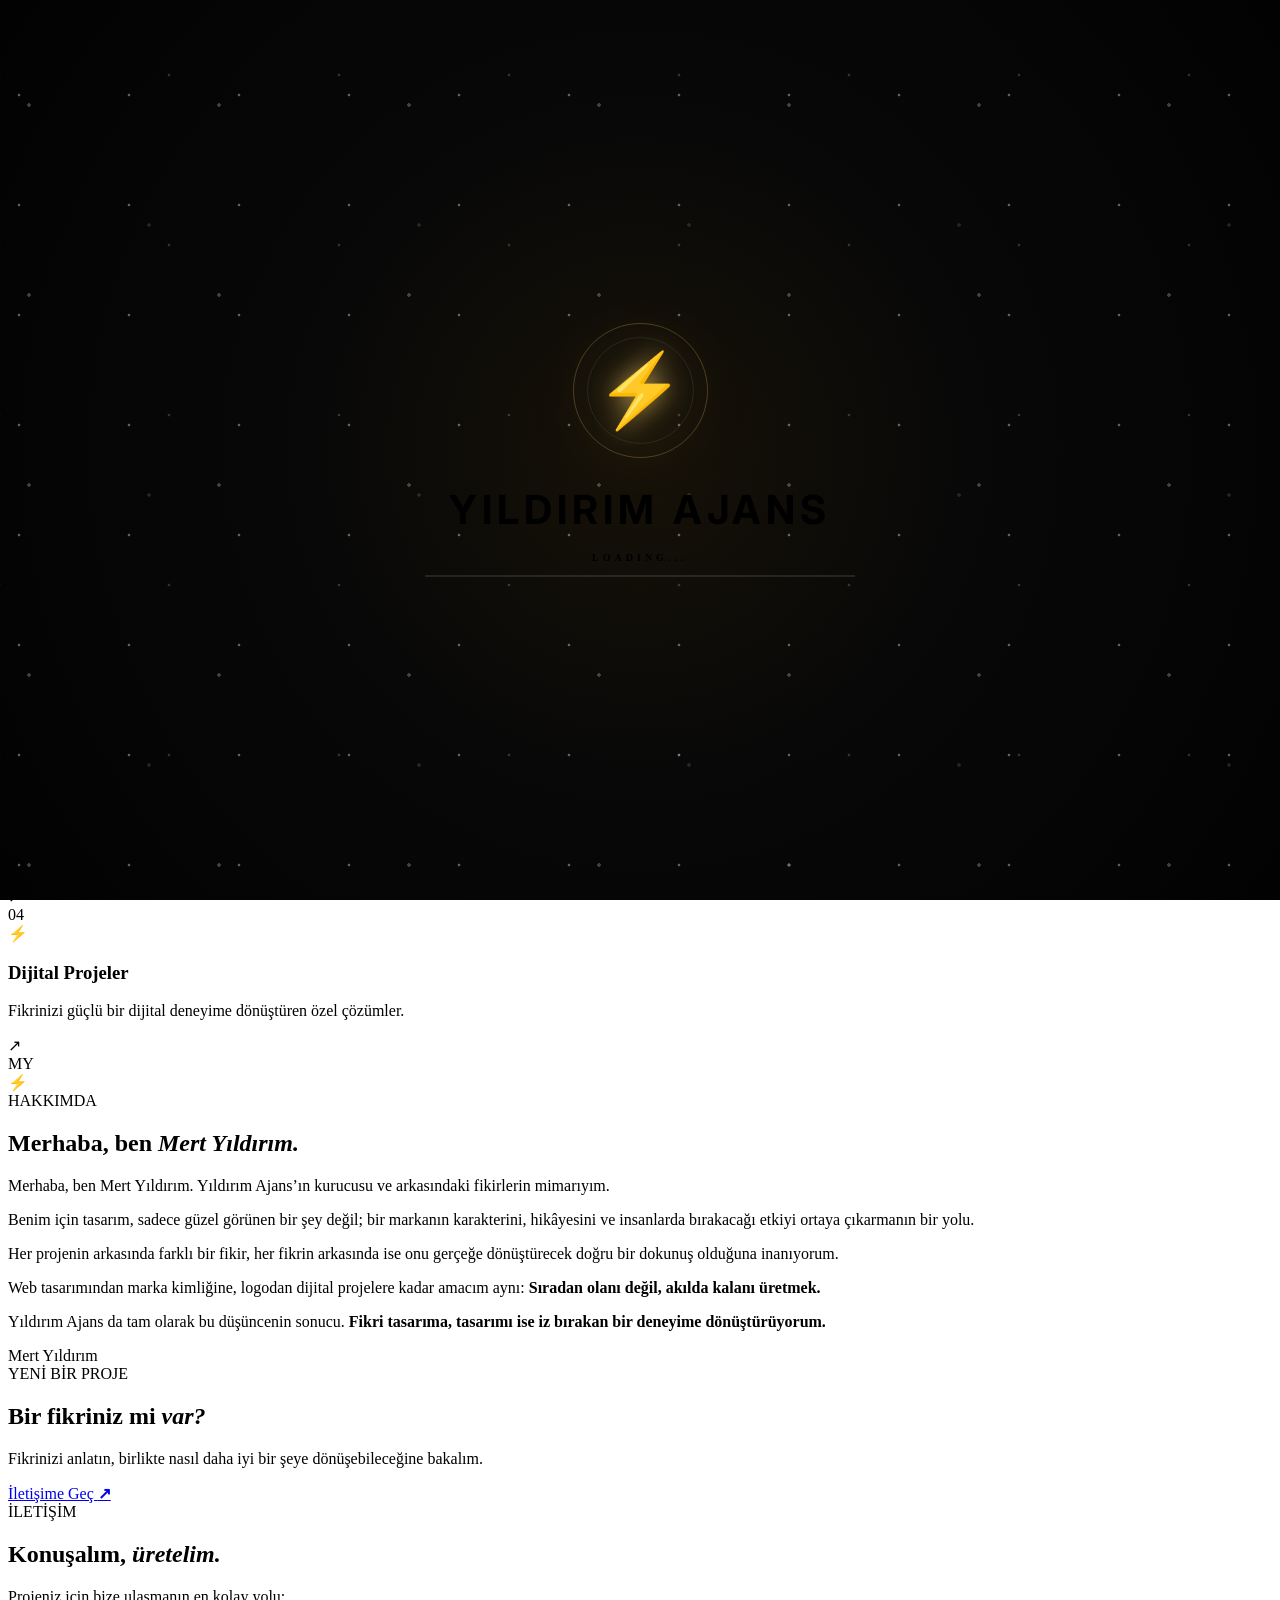
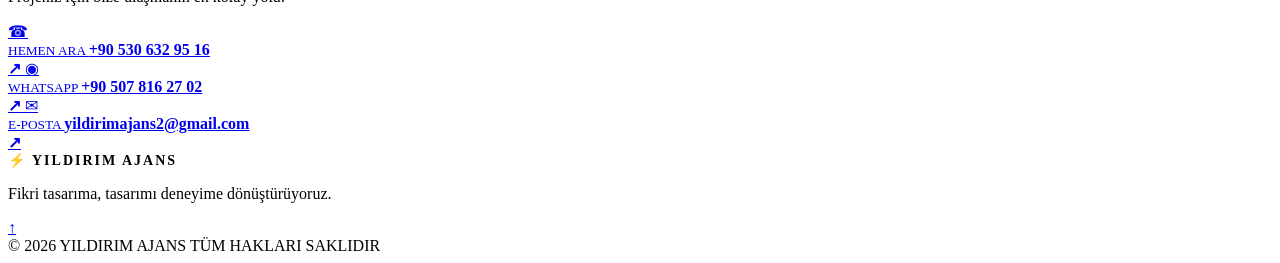
==== commit c3511f55: "Update index.html" ====
--- a/index.html
+++ b/index.html
@@ -3,12 +3,21 @@
 <head>
   <meta charset="UTF-8">
   <meta name="viewport" content="width=device-width, initial-scale=1.0">
-  <meta name="description" content="Yıldırım Ajans - Web tasarım, marka kimliği ve dijital tasarım çözümleri.">
+
+  <meta
+    name="description"
+    content="Yıldırım Ajans - Web tasarım, marka kimliği ve dijital tasarım çözümleri."
+  >
+
   <title>Yıldırım Ajans | Mert Yıldırım</title>
 
   <link rel="preconnect" href="https://fonts.googleapis.com">
   <link rel="preconnect" href="https://fonts.gstatic.com" crossorigin>
-  <link href="https://fonts.googleapis.com/css2?family=Inter:wght@300;400;500;600;700;800&family=Playfair+Display:ital,wght@0,500;0,600;1,500;1,600&display=swap" rel="stylesheet">
+
+  <link
+    href="https://fonts.googleapis.com/css2?family=Inter:wght@300;400;500;600;700;800&family=Playfair+Display:ital,wght@0,500;0,600;1,500&display=swap"
+    rel="stylesheet"
+  >
 
   <link rel="stylesheet" href="style.css">
 </head>
@@ -16,11 +25,10 @@
 <body>
 
   <!-- =========================
-       LOADING SCREEN
+       LOADING
   ========================== -->
+
   <div class="loader" id="loader">
-
-    <div class="loader-snow"></div>
 
     <div class="loader-content">
 
@@ -31,42 +39,95 @@
       <h1>YILDIRIM AJANS</h1>
 
       <div class="loading-text">
-        <span>LOADING</span><span class="dots">...</span>
+        <span>LOADING</span>
+        <span class="dots">...</span>
       </div>
 
       <div class="loading-line">
-        <div class="loading-progress" id="loadingProgress"></div>
+        <div
+          class="loading-progress"
+          id="loadingProgress"
+        ></div>
       </div>
 
     </div>
+
   </div>
 
 
   <!-- =========================
-       SNOW
+       KAR
   ========================== -->
-  <div class="snow" aria-hidden="true"></div>
-  <div class="ambient-light" aria-hidden="true"></div>
+
+  <div
+    class="snow"
+    aria-hidden="true"
+  ></div>
+
+  <div
+    class="ambient-light"
+    aria-hidden="true"
+  ></div>
 
 
   <!-- =========================
        NAVBAR
   ========================== -->
+
   <header class="navbar">
 
-    <a href="#anasayfa" class="brand">
+    <a
+      href="#anasayfa"
+      class="brand"
+    >
+
       <span class="brand-bolt">⚡</span>
-      <span>YILDIRIM <b>AJANS</b></span>
+
+      <span class="brand-text">
+
+        <strong>YILDIRIM AJANS</strong>
+
+        <small>MERT YILDIRIM</small>
+
+      </span>
+
     </a>
 
+
     <nav>
-      <a href="#anasayfa">Ana Sayfa</a>
-      <a href="#hizmetler">Hizmetler</a>
-      <a href="#hakkimda">Hakkımda</a>
-      <a href="#iletisim">İletişim</a>
+
+      <a href="#anasayfa">
+        Ana Sayfa
+      </a>
+
+      <a href="#hizmetler">
+        Hizmetler
+      </a>
+
+      <a href="#hakkimda">
+        Hakkımda
+      </a>
+
+      <a href="#iletisim">
+        İletişim
+      </a>
+
     </nav>
 
-    <button class="menu-btn" aria-label="Menüyü aç">
+
+    <a
+      href="#iletisim"
+      class="nav-contact"
+    >
+      İletişime Geç
+      <span>↗</span>
+    </a>
+
+
+    <button
+      class="menu-btn"
+      aria-label="Menüyü aç"
+    >
       <span></span>
       <span></span>
     </button>
@@ -79,57 +140,146 @@
     <!-- =========================
          HERO
     ========================== -->
-    <section id="anasayfa" class="hero section">
+
+    <section
+      id="anasayfa"
+      class="hero"
+    >
 
       <div class="hero-content reveal">
 
-        <span class="eyebrow">YILDIRIM AJANS</span>
-
-        <h2>
+        <div class="hero-label">
+
+          <span class="label-line"></span>
+
+          YILDIRIM AJANS
+
+        </div>
+
+
+        <h1>
+
           Dijitalde
+
           <span>iz bırak.</span>
-        </h2>
-
-        <p>
+
+        </h1>
+
+
+        <p class="hero-description">
+
           Markanız için güçlü web deneyimleri,
           özgün tasarımlar ve akılda kalan
           dijital kimlikler oluşturuyorum.
+
         </p>
 
+
+        <div class="hero-signature">
+
+          <span>
+            Mert Yıldırım
+          </span>
+
+          <small>
+            FİKİRDEN DENEYİME
+          </small>
+
+        </div>
+
+
         <div class="hero-buttons">
-          <a href="#iletisim" class="btn primary">
-            Projenizi Konuşalım <span>↗</span>
+
+          <a
+            href="#iletisim"
+            class="luxury-btn"
+          >
+
+            Projenizi Konuşalım
+
+            <b>↗</b>
+
           </a>
 
-          <a href="#hizmetler" class="btn secondary">
+
+          <a
+            href="#hizmetler"
+            class="outline-btn"
+          >
             Hizmetler
           </a>
-        </div>
-
-      </div>
-
-
-      <div class="hero-art" id="heroArt">
-
-        <div class="bolt-glow"></div>
-
-        <div class="core-ring ring-one"></div>
-        <div class="core-ring ring-two"></div>
-        <div class="core-ring ring-three"></div>
-
-        <div class="big-bolt">
-          ⚡
-        </div>
-
-        <div class="orbit orbit-one">✦</div>
-        <div class="orbit orbit-two">·</div>
-        <div class="orbit orbit-three">✦</div>
-
-      </div>
-
-      <div class="hero-scroll">
+
+        </div>
+
+      </div>
+
+
+      <!-- HERO ART -->
+
+      <div class="hero-art">
+
+        <div class="electric-core">
+
+          <div class="core-ring"></div>
+
+          <div class="core-ring second"></div>
+
+          <div class="big-bolt">
+            ⚡
+          </div>
+
+          <div class="core-text">
+
+            YILDIRIM
+
+            <small>
+              AJANS
+            </small>
+
+          </div>
+
+        </div>
+
+
+        <div class="orbit orbit-one"></div>
+
+        <div class="orbit orbit-two"></div>
+
+
+        <div class="floating-card card-top">
+
+          <span>01</span>
+
+          <b>DIGITAL</b>
+
+          <small>
+            CREATIVE STUDIO
+          </small>
+
+        </div>
+
+
+        <div class="floating-card card-bottom">
+
+          <span>✦</span>
+
+          <b>CREATIVE</b>
+
+          <small>
+            YILDIRIM DOKUNUŞU
+          </small>
+
+        </div>
+
+      </div>
+
+
+      <div class="scroll-hint">
+
         <span></span>
+
         AŞAĞI KAYDIR
+
       </div>
 
     </section>
@@ -138,62 +288,141 @@
     <!-- =========================
          SERVICES
     ========================== -->
-    <section id="hizmetler" class="services section">
-
-      <div class="section-heading reveal">
-        <span class="eyebrow">HİZMETLER</span>
-
-        <h2>
-          Fikrinizi
-          <em>güçlendirelim.</em>
-        </h2>
-      </div>
-
-
-      <div class="service-grid">
+
+    <section
+      id="hizmetler"
+      class="section"
+    >
+
+      <div class="section-title reveal">
+
+        <div>
+
+          <div class="section-mini">
+            HİZMETLER
+          </div>
+
+          <h2>
+            Fikrinizi
+            <em>güçlendirelim.</em>
+          </h2>
+
+        </div>
+
+
+        <p>
+          Markanızı dijital dünyada
+          güçlü ve akılda kalıcı hale
+          getiren yaratıcı çözümler.
+        </p>
+
+      </div>
+
+
+      <div class="services-grid">
+
 
         <article class="service-card reveal">
-          <div class="service-number">01</div>
-          <div class="service-icon">◈</div>
-
-          <h3>Web Tasarım</h3>
+
+          <div class="service-number">
+            01
+          </div>
+
+          <div class="service-icon">
+            ◈
+          </div>
+
+          <h3>
+            Web Tasarım
+          </h3>
 
           <p>
-            Modern, hızlı, mobil uyumlu ve markanıza
-            özel web siteleri.
+            Modern, hızlı, mobil uyumlu
+            ve markanıza özel web siteleri.
           </p>
 
-          <span class="service-arrow">↗</span>
+          <span class="service-arrow">
+            ↗
+          </span>
+
         </article>
 
 
         <article class="service-card reveal">
-          <div class="service-number">02</div>
-          <div class="service-icon">◇</div>
-
-          <h3>Marka & Logo</h3>
+
+          <div class="service-number">
+            02
+          </div>
+
+          <div class="service-icon">
+            ◇
+          </div>
+
+          <h3>
+            Marka & Logo
+          </h3>
 
           <p>
             Markanızın karakterini yansıtan
             özgün logo ve görsel kimlik.
           </p>
 
-          <span class="service-arrow">↗</span>
+          <span class="service-arrow">
+            ↗
+          </span>
+
         </article>
 
 
         <article class="service-card reveal">
-          <div class="service-number">03</div>
-          <div class="service-icon">✦</div>
-
-          <h3>Dijital Tasarım</h3>
+
+          <div class="service-number">
+            03
+          </div>
+
+          <div class="service-icon">
+            ✦
+          </div>
+
+          <h3>
+            Dijital Tasarım
+          </h3>
 
           <p>
             Sosyal medya, reklam ve dijital
             platformlar için yaratıcı tasarımlar.
           </p>
 
-          <span class="service-arrow">↗</span>
+          <span class="service-arrow">
+            ↗
+          </span>
+
+        </article>
+
+
+        <article class="service-card reveal">
+
+          <div class="service-number">
+            04
+          </div>
+
+          <div class="service-icon">
+            ⚡
+          </div>
+
+          <h3>
+            Dijital Projeler
+          </h3>
+
+          <p>
+            Fikrinizi güçlü bir dijital deneyime
+            dönüştüren özel çözümler.
+          </p>
+
+          <span class="service-arrow">
+            ↗
+          </span>
+
         </article>
 
       </div>
@@ -204,56 +433,79 @@
     <!-- =========================
          ABOUT
     ========================== -->
-    <section id="hakkimda" class="about section">
+
+    <section
+      id="hakkimda"
+      class="about section"
+    >
 
       <div class="about-visual reveal">
+
+        <span>MY</span>
 
         <div class="about-bolt">
           ⚡
         </div>
 
-        <div class="about-circle"></div>
-
       </div>
 
 
       <div class="about-content reveal">
 
-        <span class="eyebrow">HAKKIMDA</span>
+        <div class="section-mini">
+          HAKKIMDA
+        </div>
 
         <h2>
           Merhaba, ben
           <em>Mert Yıldırım.</em>
         </h2>
 
-        <p class="about-lead">
-          Yıldırım Ajans’ın kurucusu ve arkasındaki
-          fikirlerin mimarıyım.
+
+        <p>
+          Merhaba, ben Mert Yıldırım.
+          Yıldırım Ajans’ın kurucusu ve
+          arkasındaki fikirlerin mimarıyım.
         </p>
 
+
         <p>
-          Benim için tasarım, sadece güzel görünen bir şey değil;
-          bir markanın karakterini, hikâyesini ve insanlarda
-          bırakacağı etkiyi ortaya çıkarmanın bir yolu.
+          Benim için tasarım, sadece güzel görünen
+          bir şey değil; bir markanın karakterini,
+          hikâyesini ve insanlarda bırakacağı etkiyi
+          ortaya çıkarmanın bir yolu.
         </p>
 
+
         <p>
-          Her projenin arkasında farklı bir fikir, her fikrin
-          arkasında ise onu gerçeğe dönüştürecek doğru bir
-          dokunuş olduğuna inanıyorum.
+          Her projenin arkasında farklı bir fikir,
+          her fikrin arkasında ise onu gerçeğe
+          dönüştürecek doğru bir dokunuş olduğuna
+          inanıyorum.
         </p>
 
+
         <p>
-          Web tasarımından marka kimliğine, logodan dijital
-          projelere kadar amacım aynı:
-          <strong>Sıradan olanı değil, akılda kalanı üretmek.</strong>
+          Web tasarımından marka kimliğine,
+          logodan dijital projelere kadar amacım aynı:
+          <strong>
+            Sıradan olanı değil, akılda kalanı üretmek.
+          </strong>
         </p>
+
 
         <p>
           Yıldırım Ajans da tam olarak bu düşüncenin sonucu.
-          <strong>Fikri tasarıma, tasarımı ise iz bırakan
-          bir deneyime dönüştürüyorum.</strong>
+          <strong>
+            Fikri tasarıma, tasarımı ise iz bırakan
+            bir deneyime dönüştürüyorum.
+          </strong>
         </p>
+
+
+        <div class="signature">
+          Mert Yıldırım
+        </div>
 
       </div>
 
@@ -263,27 +515,30 @@
     <!-- =========================
          CTA
     ========================== -->
-    <section class="cta section reveal">
-
-      <div class="cta-inner">
-
-        <span class="eyebrow">YENİ BİR PROJE</span>
-
-        <h2>
-          Bir fikriniz mi
-          <em>var?</em>
-        </h2>
-
-        <p>
-          Fikrinizi anlatın, birlikte nasıl
-          daha iyi bir şeye dönüşebileceğine bakalım.
-        </p>
-
-        <a href="#iletisim" class="btn primary">
-          İletişime Geç <span>↗</span>
-        </a>
-
-      </div>
+
+    <section class="cta reveal">
+
+      <div class="section-mini">
+        YENİ BİR PROJE
+      </div>
+
+      <h2>
+        Bir fikriniz mi
+        <em>var?</em>
+      </h2>
+
+      <p>
+        Fikrinizi anlatın, birlikte nasıl
+        daha iyi bir şeye dönüşebileceğine bakalım.
+      </p>
+
+      <a
+        href="#iletisim"
+        class="luxury-btn big"
+      >
+        İletişime Geç
+        <b>↗</b>
+      </a>
 
     </section>
 
@@ -291,11 +546,17 @@
     <!-- =========================
          CONTACT
     ========================== -->
-    <section id="iletisim" class="contact section">
+
+    <section
+      id="iletisim"
+      class="contact section"
+    >
 
       <div class="contact-heading reveal">
 
-        <span class="eyebrow">İLETİŞİM</span>
+        <div class="section-mini">
+          İLETİŞİM
+        </div>
 
         <h2>
           Konuşalım,
@@ -311,19 +572,38 @@
 
       <div class="contact-options reveal">
 
-        <a class="contact-option" href="tel:+905306329516">
-
-          <span class="contact-icon">☎</span>
+
+        <!-- TELEFON -->
+
+        <a
+          class="contact-option"
+          href="tel:+905306329516"
+        >
+
+          <span class="contact-icon">
+            ☎
+          </span>
 
           <div>
-            <small>HEMEN ARA</small>
-            <strong>+90 530 632 95 16</strong>
-          </div>
-
-          <b>↗</b>
+
+            <small>
+              HEMEN ARA
+            </small>
+
+            <strong>
+              +90 530 632 95 16
+            </strong>
+
+          </div>
+
+          <b>
+            ↗
+          </b>
 
         </a>
 
+
+        <!-- WHATSAPP -->
 
         <a
           class="contact-option"
@@ -332,17 +612,30 @@
           rel="noopener"
         >
 
-          <span class="contact-icon">◉</span>
+          <span class="contact-icon">
+            ◉
+          </span>
 
           <div>
-            <small>WHATSAPP</small>
-            <strong>+90 507 816 27 02</strong>
-          </div>
-
-          <b>↗</b>
+
+            <small>
+              WHATSAPP
+            </small>
+
+            <strong>
+              +90 507 816 27 02
+            </strong>
+
+          </div>
+
+          <b>
+            ↗
+          </b>
 
         </a>
 
+
+        <!-- E-POSTA -->
 
         <a
           class="contact-option"
@@ -351,14 +644,25 @@
           rel="noopener"
         >
 
-          <span class="contact-icon">✉</span>
+          <span class="contact-icon">
+            ✉
+          </span>
 
           <div>
-            <small>E-POSTA</small>
-            <strong>yildirimajans2@gmail.com</strong>
-          </div>
-
-          <b>↗</b>
+
+            <small>
+              E-POSTA
+            </small>
+
+            <strong>
+              yildirimajans2@gmail.com
+            </strong>
+
+          </div>
+
+          <b>
+            ↗
+          </b>
 
         </a>
 
@@ -372,18 +676,41 @@
   <!-- =========================
        FOOTER
   ========================== -->
+
   <footer>
 
-    <div class="footer-brand">
-      <span>⚡</span>
-      YILDIRIM AJANS
+    <div class="footer-main">
+
+      <div class="footer-brand">
+        ⚡ YILDIRIM AJANS
+      </div>
+
+      <p>
+        Fikri tasarıma,
+        tasarımı deneyime dönüştürüyoruz.
+      </p>
+
+      <a
+        href="#anasayfa"
+        class="back-top"
+      >
+        ↑
+      </a>
+
     </div>
 
-    <p>
-      © 2026 Yıldırım Ajans. Tüm hakları saklıdır.
-    </p>
-
-    <a href="#anasayfa">Yukarı ↑</a>
+
+    <div class="footer-bottom">
+
+      <span>
+        © 2026 YILDIRIM AJANS
+      </span>
+
+      <span>
+        TÜM HAKLARI SAKLIDIR
+      </span>
+
+    </div>
 
   </footer>
 
--- a/style.css
+++ b/style.css
@@ -1,135 +1,394 @@
-* {
-  margin: 0;
-  padding: 0;
-  box-sizing: border-box;
-}
-
-:root {
-  --black: #050505;
-  --dark: #0a0a0a;
-  --soft: #111111;
-  --white: #f4f1e8;
-  --gray: #8d8d8d;
-  --gold: #d8b35a;
-  --line: rgba(255,255,255,.1);
-}
-
-html {
-  scroll-behavior: smooth;
-}
-
-body {
-  background: var(--black);
+/* =========================================================
+   YILDIRIM AJANS - LOADING SCREEN
+========================================================= */
+
+.loader {
+  position: fixed;
+  inset: 0;
+  z-index: 99999;
+
+  display: flex;
+  align-items: center;
+  justify-content: center;
+
+  background:
+    radial-gradient(
+      circle at center,
+      #171208 0%,
+      #080808 42%,
+      #020202 100%
+    );
+
+  opacity: 1;
+  visibility: visible;
+
+  transition:
+    opacity .8s ease,
+    visibility .8s ease;
+
+  overflow: hidden;
+}
+
+.loader.finished {
+  opacity: 0;
+  visibility: hidden;
+  pointer-events: none;
+}
+
+.loader-content {
+  width: min(430px, 80%);
+  text-align: center;
+  position: relative;
+  z-index: 3;
+}
+
+
+/* Şimşek */
+
+.loader-bolt {
+  width: 135px;
+  height: 135px;
+
+  margin: 0 auto 25px;
+
+  display: flex;
+  align-items: center;
+  justify-content: center;
+
+  position: relative;
+}
+
+.loader-bolt::before {
+  content: "";
+
+  position: absolute;
+  inset: 0;
+
+  border:
+    1px solid
+    rgba(216,179,90,.28);
+
+  border-radius: 50%;
+
+  animation:
+    loaderRing 12s linear infinite;
+}
+
+.loader-bolt::after {
+  content: "";
+
+  position: absolute;
+  inset: 14px;
+
+  border:
+    1px solid
+    rgba(255,255,255,.08);
+
+  border-radius: 50%;
+
+  animation:
+    loaderRing 18s linear infinite reverse;
+}
+
+.loader-bolt span {
+  position: relative;
+  z-index: 2;
+
+  font-size: 72px;
+
+  color: var(--gold);
+
+  filter:
+    drop-shadow(
+      0 0 12px
+      rgba(216,179,90,.75)
+    )
+    drop-shadow(
+      0 0 40px
+      rgba(216,179,90,.3)
+    );
+
+  /* ŞİMŞEK HAREKET ETMİYOR */
+  animation: none;
+}
+
+
+/* Başlık */
+
+.loader h1 {
+  font-family:
+    "Inter",
+    sans-serif;
+
+  font-size: clamp(25px, 5vw, 40px);
+
+  font-weight: 700;
+
+  letter-spacing: 5px;
+
   color: var(--white);
-  font-family: "Inter", sans-serif;
-  overflow-x: hidden;
-}
-
-a {
-  color: inherit;
-  text-decoration: none;
-}
-
-button {
-  font-family: inherit;
-}
-
-::selection {
-  background: var(--gold);
-  color: #000;
-}
-
-
-/* ================= KAR ================= */
+
+  margin-bottom: 18px;
+}
+
+
+/* Loading */
+
+.loading-text {
+  display: flex;
+
+  justify-content: center;
+  align-items: center;
+
+  color: var(--gold);
+
+  font-size: 10px;
+
+  font-weight: 700;
+
+  letter-spacing: 4px;
+
+  margin-bottom: 12px;
+}
+
+.loading-text .dots {
+  width: 20px;
+  text-align: left;
+}
+
+
+/* Çizgi */
+
+.loading-line {
+  width: 100%;
+  height: 2px;
+
+  background:
+    rgba(255,255,255,.1);
+
+  overflow: hidden;
+}
+
+.loading-progress {
+  width: 0;
+  height: 100%;
+
+  background:
+    linear-gradient(
+      90deg,
+      var(--gold),
+      #f1d58d
+    );
+
+  box-shadow:
+    0 0 14px
+    rgba(216,179,90,.75);
+
+  transition:
+    width .08s linear;
+}
+
+
+/* =========================================================
+   LOADING + SITE KAR YAĞIŞI
+========================================================= */
 
 .snow {
   position: fixed;
+
   inset: 0;
+
+  width: 100%;
+  height: 100%;
+
   pointer-events: none;
-  z-index: 20;
+
+  /*
+     Loader'ın üzerinde,
+     site içeriğinin üzerinde,
+     ama tıklamaları engellemiyor.
+  */
+  z-index: 100000;
+
   overflow: hidden;
 }
 
-.snow::before,
-.snow::after {
+.snowflake {
+  position: absolute;
+
+  top: -40px;
+
+  left: 0;
+
+  color: #fff;
+
+  font-size: var(--snow-size);
+
+  line-height: 1;
+
+  opacity: var(--snow-opacity);
+
+  filter:
+    blur(var(--snow-blur));
+
+  text-shadow:
+    0 0 5px
+    rgba(255,255,255,.45);
+
+  will-change: transform;
+
+  animation:
+    snowFall
+    var(--snow-duration)
+    linear
+    var(--snow-delay)
+    infinite;
+}
+
+@keyframes snowFall {
+
+  0% {
+    transform:
+      translate3d(
+        0,
+        -50px,
+        0
+      )
+      rotate(0deg);
+  }
+
+  25% {
+    transform:
+      translate3d(
+        var(--snow-drift-1),
+        25vh,
+        0
+      )
+      rotate(90deg);
+  }
+
+  50% {
+    transform:
+      translate3d(
+        var(--snow-drift-2),
+        50vh,
+        0
+      )
+      rotate(180deg);
+  }
+
+  75% {
+    transform:
+      translate3d(
+        var(--snow-drift-3),
+        75vh,
+        0
+      )
+      rotate(270deg);
+  }
+
+  100% {
+    transform:
+      translate3d(
+        var(--snow-drift-4),
+        110vh,
+        0
+      )
+      rotate(360deg);
+  }
+
+}
+
+
+/* Loader karı içerikte de görünsün */
+
+.loader::before,
+.loader::after {
   content: "";
+
   position: absolute;
+
   inset: -20%;
+
+  pointer-events: none;
+
   background-image:
-    radial-gradient(circle, rgba(255,255,255,.85) 0 1px, transparent 1.5px),
-    radial-gradient(circle, rgba(255,255,255,.6) 0 1.5px, transparent 2px),
-    radial-gradient(circle, rgba(255,255,255,.35) 0 2px, transparent 2.5px);
-  background-size: 110px 110px, 170px 170px, 240px 240px;
-  animation: snowfall 22s linear infinite;
+    radial-gradient(
+      circle,
+      rgba(255,255,255,.8) 0 1px,
+      transparent 1.7px
+    ),
+    radial-gradient(
+      circle,
+      rgba(255,255,255,.55) 0 1.5px,
+      transparent 2px
+    );
+
+  background-size:
+    110px 110px,
+    190px 190px;
+
   opacity: .45;
-}
-
-.snow::after {
-  animation-duration: 35s;
+
+  animation:
+    loaderSnow 18s linear infinite;
+}
+
+.loader::after {
+  background-size:
+    170px 170px,
+    270px 270px;
+
+  opacity: .22;
+
+  animation-duration: 28s;
+
   animation-direction: reverse;
-  opacity: .22;
-  transform: scale(1.4);
-}
-
-@keyframes snowfall {
+}
+
+@keyframes loaderSnow {
+
   from {
-    transform: translate3d(0,-5%,0);
+    transform:
+      translate3d(
+        0,
+        -10%,
+        0
+      );
   }
 
   to {
-    transform: translate3d(70px,105%,0);
-  }
-}
-
-
-/* ================= IŞIK ================= */
-
-.ambient-light {
-  position: fixed;
-  width: 600px;
-  height: 600px;
-  left: 50%;
-  top: 20%;
-  transform: translate(-50%, -50%);
-  background: radial-gradient(
-    circle,
-    rgba(216,179,90,.08),
-    transparent 65%
-  );
-  pointer-events: none;
-  z-index: -1;
-}
-
-
-/* ================= NAVBAR ================= */
-
-.navbar {
-  height: 86px;
-  padding: 0 5vw;
-  display: flex;
-  align-items: center;
-  justify-content: space-between;
-  position: fixed;
-  top: 0;
-  left: 0;
-  width: 100%;
-  z-index: 50;
-  background: rgba(5,5,5,.72);
-  backdrop-filter: blur(18px);
-  border-bottom: 1px solid rgba(255,255,255,.05);
-}
-
-.brand {
-  display: flex;
-  align-items: center;
-  gap: 10px;
-}
-
-.brand-bolt {
-  font-size: 25px;
-  color: var(--gold);
-  text-shadow: 0 0 25px rgba(216,179,90,.5);
-}
+    transform:
+      translate3d(
+        80px,
+        110%,
+        0
+      );
+  }
+
+}
+
+
+/* Loader halkaları */
+
+@keyframes loaderRing {
+
+  from {
+    transform:
+      rotate(0deg);
+  }
+
+  to {
+    transform:
+      rotate(360deg);
+  }
+
+}
+
+
+/* =========================================================
+   KÜÇÜK UYUMLULUK DÜZELTMELERİ
+========================================================= */
 
 .brand-text {
   display: flex;
@@ -149,979 +408,43 @@
   margin-top: 5px;
 }
 
-.navbar nav {
-  display: flex;
-  gap: 30px;
-}
-
-.navbar nav a {
-  color: #999;
-  font-size: 12px;
-  letter-spacing: 1px;
-  transition: .3s;
-}
-
-.navbar nav a:hover,
-.navbar nav a.active {
+.footer-brand {
   color: var(--white);
-}
-
-.nav-contact {
-  border: 1px solid var(--line);
-  padding: 13px 18px;
-  font-size: 11px;
-  letter-spacing: 1px;
-  transition: .3s;
-}
-
-.nav-contact span {
-  color: var(--gold);
-  margin-left: 8px;
-}
-
-.nav-contact:hover {
-  border-color: var(--gold);
-}
-
-.menu-btn {
-  display: none;
-}
-
-
-/* ================= GENEL ================= */
-
-.section {
-  width: min(1180px, 90%);
-  margin: auto;
-  padding: 100px 0;
-}
-
-.section-mini {
-  color: var(--gold);
-  font-size: 10px;
-  letter-spacing: 4px;
+  font-size: 14px;
   font-weight: 700;
-}
-
-.reveal {
-  opacity: 0;
-  transform: translateY(35px);
-  transition: opacity .9s ease, transform .9s ease;
-}
-
-.reveal.visible {
-  opacity: 1;
-  transform: translateY(0);
-}
-
-
-/* ================= HERO ================= */
-
-.hero {
-  min-height: 720px;
-  height: 100vh;
-  max-height: 850px;
-  padding: 130px 8vw 50px;
-  display: flex;
-  align-items: center;
-  justify-content: space-between;
-  position: relative;
-  overflow: hidden;
-}
-
-.hero::before {
-  content: "";
-  position: absolute;
-  width: 800px;
-  height: 800px;
-  right: -300px;
-  top: 0;
-  background: radial-gradient(
-    circle,
-    rgba(216,179,90,.1),
-    transparent 65%
-  );
-  pointer-events: none;
-}
-
-.hero-content {
-  max-width: 650px;
-  position: relative;
-  z-index: 2;
-}
-
-.hero-label {
-  display: flex;
-  align-items: center;
-  gap: 12px;
-  color: #777;
-  font-size: 10px;
-  letter-spacing: 4px;
-  margin-bottom: 30px;
-}
-
-.label-line {
-  width: 35px;
-  height: 1px;
-  background: var(--gold);
-}
-
-.hero h1 {
-  font-size: clamp(70px, 9vw, 145px);
-  line-height: .83;
-  letter-spacing: -7px;
-  font-weight: 800;
-}
-
-.hero h1 span {
-  font-family: "Playfair Display", serif;
-  font-style: italic;
-  font-weight: 500;
-  color: var(--gold);
-  display: block;
-  padding-left: 80px;
-}
-
-.hero-description {
-  max-width: 450px;
-  color: #888;
-  line-height: 1.8;
-  font-size: 14px;
-  margin: 38px 0 25px;
-}
-
-.hero-signature {
-  display: flex;
-  flex-direction: column;
-  margin-bottom: 30px;
-}
-
-.hero-signature span {
-  font-family: "Playfair Display", serif;
-  font-style: italic;
-  font-size: 22px;
-}
-
-.hero-signature small {
-  color: #666;
-  font-size: 9px;
   letter-spacing: 2px;
-  margin-top: 4px;
-}
-
-.hero-buttons {
-  display: flex;
-  gap: 12px;
-  align-items: center;
-}
-
-.luxury-btn {
-  display: inline-flex;
-  align-items: center;
-  justify-content: space-between;
-  gap: 35px;
-  padding: 17px 20px;
-  min-width: 210px;
-  background: var(--gold);
-  color: #080808;
-  font-size: 11px;
-  font-weight: 700;
-  letter-spacing: .5px;
-  transition: .35s;
-}
-
-.luxury-btn b {
-  font-size: 17px;
-}
-
-.luxury-btn:hover {
-  transform: translateY(-3px);
-  box-shadow: 0 15px 45px rgba(216,179,90,.18);
-}
-
-.outline-btn {
-  padding: 16px 20px;
-  border: 1px solid var(--line);
-  font-size: 11px;
-  color: #aaa;
-  transition: .3s;
-}
-
-.outline-btn:hover {
-  border-color: #777;
-  color: white;
-}
-
-
-/* ================= HERO ART ================= */
-
-.hero-art {
-  width: 450px;
-  height: 450px;
-  position: relative;
-  margin-right: 4vw;
-}
-
-.electric-core {
-  position: absolute;
-  width: 300px;
-  height: 300px;
-  left: 50%;
-  top: 50%;
-  transform: translate(-50%,-50%);
-  border-radius: 50%;
-  display: flex;
-  align-items: center;
-  justify-content: center;
-}
-
-.core-ring {
-  position: absolute;
-  inset: 0;
-  border: 1px solid rgba(216,179,90,.35);
-  border-radius: 50%;
-  animation: spin 18s linear infinite;
-}
-
-.core-ring.second {
-  inset: 25px;
-  border-color: rgba(255,255,255,.1);
-  animation-direction: reverse;
-  animation-duration: 12s;
-}
-
-@keyframes spin {
-  to {
-    transform: rotate(360deg);
-  }
-}
-
-.big-bolt {
-  font-size: 120px;
-  color: var(--gold);
-  filter: drop-shadow(0 0 35px rgba(216,179,90,.5));
-  animation: boltPulse 3s ease-in-out infinite;
-  z-index: 2;
-}
-
-@keyframes boltPulse {
-  0%,100% {
-    transform: scale(1);
-    filter: drop-shadow(0 0 25px rgba(216,179,90,.4));
-  }
-
-  50% {
-    transform: scale(1.08);
-    filter: drop-shadow(0 0 60px rgba(216,179,90,.7));
-  }
-}
-
-.core-text {
-  position: absolute;
-  bottom: 30px;
-  display: flex;
-  flex-direction: column;
-  text-align: center;
-  letter-spacing: 5px;
-  font-size: 10px;
-}
-
-.core-text small {
-  color: var(--gold);
-  font-size: 7px;
-  letter-spacing: 7px;
-  margin-top: 5px;
-}
-
-.orbit {
-  position: absolute;
-  border: 1px dashed rgba(255,255,255,.08);
-  border-radius: 50%;
-}
-
-.orbit-one {
-  inset: 15px;
-  animation: spin 30s linear infinite;
-}
-
-.orbit-two {
-  inset: -20px;
-  animation: spin 40s linear infinite reverse;
-}
-
-.floating-card {
-  position: absolute;
-  background: rgba(15,15,15,.85);
-  border: 1px solid rgba(255,255,255,.1);
-  backdrop-filter: blur(12px);
-  padding: 17px;
-  display: flex;
-  flex-direction: column;
-  gap: 4px;
-  min-width: 135px;
-}
-
-.floating-card span {
-  color: var(--gold);
-  font-size: 9px;
-}
-
-.floating-card b {
-  font-size: 11px;
-  letter-spacing: 2px;
-}
-
-.floating-card small {
-  color: #666;
-  font-size: 8px;
-}
-
-.card-top {
-  top: 25px;
-  right: -10px;
-}
-
-.card-bottom {
-  bottom: 30px;
-  left: -15px;
-}
-
-.card-bottom span {
-  font-size: 18px;
-}
-
-.scroll-hint {
-  position: absolute;
-  bottom: 30px;
-  left: 8vw;
-  display: flex;
-  align-items: center;
-  gap: 10px;
-  color: #555;
-  font-size: 8px;
-  letter-spacing: 3px;
-}
-
-.scroll-hint span {
-  width: 25px;
-  height: 1px;
-  background: #555;
-}
-
-
-/* ================= INTRO ================= */
-
-.intro {
-  display: grid;
-  grid-template-columns: 120px 1fr;
-  gap: 40px;
-  border-top: 1px solid var(--line);
-  border-bottom: 1px solid var(--line);
-}
-
-.intro-number {
-  color: var(--gold);
-  font-size: 11px;
-  letter-spacing: 3px;
-}
-
-.intro h2 {
-  max-width: 800px;
-  font-size: clamp(38px, 5vw, 68px);
-  line-height: 1;
-  letter-spacing: -3px;
-}
-
-.intro h2 em,
-.section-title h2 em,
-.about h2 em,
-.cta h2 em,
-.contact-heading h2 em {
-  color: var(--gold);
-  font-family: "Playfair Display", serif;
-  font-style: italic;
-  font-weight: 500;
-}
-
-.intro p {
-  max-width: 520px;
-  color: #777;
-  font-size: 13px;
-  line-height: 1.8;
-  margin-top: 25px;
-}
-
-
-/* ================= BAŞLIKLAR ================= */
-
-.section-title {
-  display: flex;
-  justify-content: space-between;
-  align-items: flex-end;
-  margin-bottom: 45px;
-}
-
-.section-title h2 {
-  font-size: clamp(45px, 6vw, 75px);
-  line-height: .9;
-  letter-spacing: -4px;
-  margin-top: 15px;
-}
-
-.section-title p {
-  width: 280px;
-  color: #666;
-  font-size: 12px;
-  line-height: 1.7;
-}
-
-
-/* ================= HİZMETLER ================= */
-
-.services-grid {
-  display: grid;
-  grid-template-columns: repeat(4,1fr);
-  border-top: 1px solid var(--line);
-  border-left: 1px solid var(--line);
-}
-
-.service-card {
-  min-height: 330px;
-  padding: 28px;
-  border-right: 1px solid var(--line);
-  border-bottom: 1px solid var(--line);
-  position: relative;
-  transition: .45s;
-}
-
-.service-card:hover {
-  background: #0d0d0d;
-  transform: translateY(-6px);
-}
-
-.service-number {
-  color: #444;
-  font-size: 9px;
-  letter-spacing: 2px;
-}
-
-.service-icon {
-  color: var(--gold);
-  font-size: 27px;
-  margin: 70px 0 25px;
-}
-
-.service-card h3 {
-  font-size: 17px;
-  margin-bottom: 13px;
-}
-
-.service-card p {
-  color: #666;
-  font-size: 11px;
-  line-height: 1.7;
-}
-
-.service-arrow {
-  position: absolute;
-  right: 25px;
-  bottom: 25px;
-  color: #555;
-  transition: .3s;
-}
-
-.service-card:hover .service-arrow {
-  color: var(--gold);
-  transform: translate(4px,-4px);
-}
-
-
-/* ================= WORK ================= */
-
-.work-grid {
-  display: grid;
-  grid-template-columns: 1.4fr 1fr 1fr;
-  min-height: 460px;
-  gap: 12px;
-}
-
-.work-card {
-  position: relative;
-  overflow: hidden;
-  min-height: 420px;
-  background: #101010;
-}
-
-.work-card::before {
-  content: "";
-  position: absolute;
-  inset: 0;
-  background:
-    linear-gradient(135deg, rgba(255,255,255,.06), transparent 50%);
-}
-
-.work-large {
-  background:
-    radial-gradient(circle at 70% 35%, rgba(216,179,90,.35), transparent 20%),
-    linear-gradient(135deg,#151515,#070707);
-}
-
-.work-dark {
-  background: #0b0b0b;
-}
-
-.work-gold {
-  background:
-    radial-gradient(circle at center, #d8b35a, #715b2e 35%, #111 75%);
-}
-
-.work-pattern {
-  position: absolute;
-  inset: 0;
-  opacity: .3;
-  background-image:
-    linear-gradient(45deg, transparent 48%, rgba(255,255,255,.1) 49%, transparent 51%);
-  background-size: 35px 35px;
-}
-
-.work-lightning {
-  position: absolute;
-  font-size: 180px;
-  left: 50%;
-  top: 40%;
-  transform: translate(-50%,-50%);
-  filter: drop-shadow(0 0 50px rgba(0,0,0,.5));
-}
-
-.work-overlay {
-  position: absolute;
-  inset: auto 25px 25px;
-}
-
-.work-overlay span {
-  font-size: 8px;
-  letter-spacing: 3px;
-  color: #888;
-}
-
-.work-overlay h3 {
-  font-size: 27px;
-  line-height: 1;
-  margin-top: 10px;
-}
-
-.work-overlay b {
-  position: absolute;
-  right: 0;
-  bottom: 0;
-  font-size: 22px;
-}
-
-
-/* ================= ABOUT ================= */
-
-.about {
-  display: grid;
-  grid-template-columns: .8fr 1.2fr;
-  gap: 100px;
-  align-items: center;
-}
-
-.about-visual {
-  height: 420px;
-  position: relative;
-  display: flex;
-  align-items: center;
-  justify-content: center;
-  border: 1px solid var(--line);
-  overflow: hidden;
-}
-
-.about-visual::before {
-  content: "";
-  position: absolute;
-  width: 300px;
-  height: 300px;
-  border-radius: 50%;
-  border: 1px solid rgba(216,179,90,.3);
-}
-
-.about-visual span {
-  font-family: "Playfair Display",serif;
-  font-size: 150px;
-  color: rgba(255,255,255,.025);
-  font-style: italic;
-}
-
-.about-bolt {
-  position: absolute;
-  font-size: 90px;
-  color: var(--gold);
-  filter: drop-shadow(0 0 30px rgba(216,179,90,.4));
-}
-
-.about-content h2 {
-  font-size: clamp(45px,5vw,70px);
-  line-height: .9;
-  letter-spacing: -4px;
-  margin: 20px 0 35px;
-}
-
-.about-content p {
-  max-width: 520px;
-  color: #777;
-  font-size: 13px;
-  line-height: 1.9;
-  margin-bottom: 15px;
-}
-
-.signature {
-  margin-top: 30px;
-  font-family: "Playfair Display",serif;
-  font-size: 27px;
-  font-style: italic;
-  color: #ddd;
-}
-
-
-/* ================= CTA ================= */
-
-.cta {
-  text-align: center;
-  border-top: 1px solid var(--line);
-  border-bottom: 1px solid var(--line);
-  padding: 130px 20px;
-}
-
-.cta h2 {
-  font-size: clamp(55px,8vw,105px);
-  line-height: .85;
-  letter-spacing: -6px;
-  margin: 25px 0;
-}
-
-.cta p {
-  color: #666;
-  font-size: 13px;
-  margin-bottom: 35px;
-}
-
-.luxury-btn.big {
-  display: inline-flex;
-}
-
-
-/* ================= CONTACT ================= */
-
-.contact {
-  display: grid;
-  grid-template-columns: .9fr 1.1fr;
-  gap: 80px;
-  align-items: center;
-}
-
-.contact-heading h2 {
-  font-size: clamp(45px,6vw,75px);
-  line-height: .9;
-  letter-spacing: -4px;
-  margin: 22px 0;
-}
-
-.contact-heading p {
-  color: #777;
-  font-size: 13px;
-}
-
-.contact-options {
-  border-top: 1px solid var(--line);
-}
-
-.contact-option {
-  display: grid;
-  grid-template-columns: 60px 1fr 30px;
-  align-items: center;
-  gap: 15px;
-  padding: 23px 5px;
-  border-bottom: 1px solid var(--line);
-  transition: .35s;
-}
-
-.contact-option:hover {
-  padding-left: 15px;
-  background: #0b0b0b;
-}
-
-.contact-icon {
-  width: 42px;
-  height: 42px;
-  border: 1px solid var(--line);
-  display: flex;
-  align-items: center;
-  justify-content: center;
-  color: var(--gold);
-}
-
-.contact-option small {
-  display: block;
-  color: #555;
-  font-size: 8px;
-  letter-spacing: 2px;
-  margin-bottom: 5px;
-}
-
-.contact-option strong {
-  font-size: 13px;
-}
-
-.contact-option > b {
-  color: var(--gold);
-}
-
-
-/* ================= FOOTER ================= */
-
-footer {
-  padding: 45px 5vw 25px;
-  border-top: 1px solid var(--line);
-}
-
-.footer-main {
-  display: flex;
-  justify-content: space-between;
-  align-items: center;
-  padding-bottom: 40px;
-}
-
-.footer-main p {
-  font-family: "Playfair Display",serif;
-  font-style: italic;
-  color: #666;
-}
-
-.back-top {
-  width: 45px;
-  height: 45px;
-  border: 1px solid var(--line);
-  display: flex;
-  align-items: center;
-  justify-content: center;
-}
-
-.footer-bottom {
-  border-top: 1px solid var(--line);
-  padding-top: 20px;
-  display: flex;
-  justify-content: space-between;
-  color: #444;
-  font-size: 8px;
-  letter-spacing: 2px;
-}
-
-
-/* ================= MOBİL ================= */
-
-@media (max-width: 900px) {
-
-  .navbar {
-    height: 72px;
-  }
-
-  .navbar nav {
-    display: none;
-    position: absolute;
-    top: 72px;
-    left: 0;
-    width: 100%;
-    padding: 25px;
-    background: rgba(5,5,5,.97);
-    flex-direction: column;
-    gap: 22px;
-    border-bottom: 1px solid var(--line);
-  }
-
-  .navbar nav.open {
-    display: flex;
-  }
-
-  .nav-contact {
-    display: none;
-  }
-
-  .menu-btn {
-    display: flex;
-    width: 42px;
-    height: 42px;
-    border: 1px solid var(--line);
-    background: transparent;
-    flex-direction: column;
-    align-items: center;
-    justify-content: center;
-    gap: 6px;
-  }
-
-  .menu-btn span {
-    width: 17px;
-    height: 1px;
-    background: white;
-  }
-
-  .hero {
-    min-height: 760px;
-    height: auto;
-    padding: 130px 6vw 70px;
-    display: block;
-  }
-
-  .hero h1 {
-    font-size: 18vw;
-    letter-spacing: -5px;
-  }
-
-  .hero h1 span {
-    padding-left: 35px;
-  }
-
-  .hero-description {
-    margin-top: 30px;
-  }
-
-  .hero-art {
-    width: 100%;
-    height: 280px;
-    margin: 50px 0 0;
-  }
-
-  .electric-core {
-    width: 210px;
-    height: 210px;
-  }
-
-  .big-bolt {
-    font-size: 80px;
-  }
-
-  .card-top {
-    right: 0;
-  }
-
-  .card-bottom {
-    left: 0;
-  }
-
-  .scroll-hint {
-    display: none;
-  }
-
-  .section {
-    padding: 75px 0;
-  }
-
-  .intro {
-    grid-template-columns: 1fr;
-    gap: 20px;
-  }
-
-  .section-title {
-    display: block;
-  }
-
-  .section-title p {
-    margin-top: 25px;
-  }
-
-  .services-grid {
-    grid-template-columns: repeat(2,1fr);
-  }
-
-  .service-card {
-    min-height: 280px;
-  }
-
-  .service-icon {
-    margin-top: 45px;
-  }
-
-  .work-grid {
-    grid-template-columns: 1fr 1fr;
-  }
-
-  .work-large {
-    grid-column: span 2;
-  }
-
-  .about {
-    grid-template-columns: 1fr;
-    gap: 50px;
-  }
-
-  .about-visual {
-    height: 300px;
-  }
-
-  .contact {
-    grid-template-columns: 1fr;
-    gap: 50px;
-  }
-
-  .cta {
-    padding: 90px 10px;
-  }
-
-  .footer-bottom {
-    flex-direction: column;
-    gap: 10px;
-  }
-}
-
+}
+
+
+/* =========================================================
+   LOADER MOBİL
+========================================================= */
 
 @media (max-width: 550px) {
 
-  .hero-buttons {
-    flex-direction: column;
-    align-items: stretch;
-  }
-
-  .luxury-btn,
-  .outline-btn {
-    justify-content: center;
-    text-align: center;
-  }
-
-  .hero-art {
-    height: 260px;
-  }
-
-  .floating-card {
-    transform: scale(.8);
-  }
-
-  .services-grid {
-    grid-template-columns: 1fr;
-  }
-
-  .work-grid {
-    grid-template-columns: 1fr;
-  }
-
-  .work-large {
-    grid-column: auto;
-  }
-
-  .work-card {
-    min-height: 330px;
-  }
-
-  .contact-option {
-    grid-template-columns: 48px 1fr 20px;
-  }
-
-  .contact-option strong {
-    font-size: 11px;
-  }
-
-  .footer-main {
-    align-items: flex-start;
-    gap: 25px;
-    flex-direction: column;
-  }
-}
+  .loader-content {
+    width: 82%;
+  }
+
+  .loader-bolt {
+    width: 115px;
+    height: 115px;
+
+    margin-bottom: 20px;
+  }
+
+  .loader-bolt span {
+    font-size: 60px;
+  }
+
+  .loader h1 {
+    font-size: 23px;
+    letter-spacing: 3px;
+  }
+
+  .loading-text {
+    font-size: 9px;
+    letter-spacing: 3px;
+  }
+
+}
